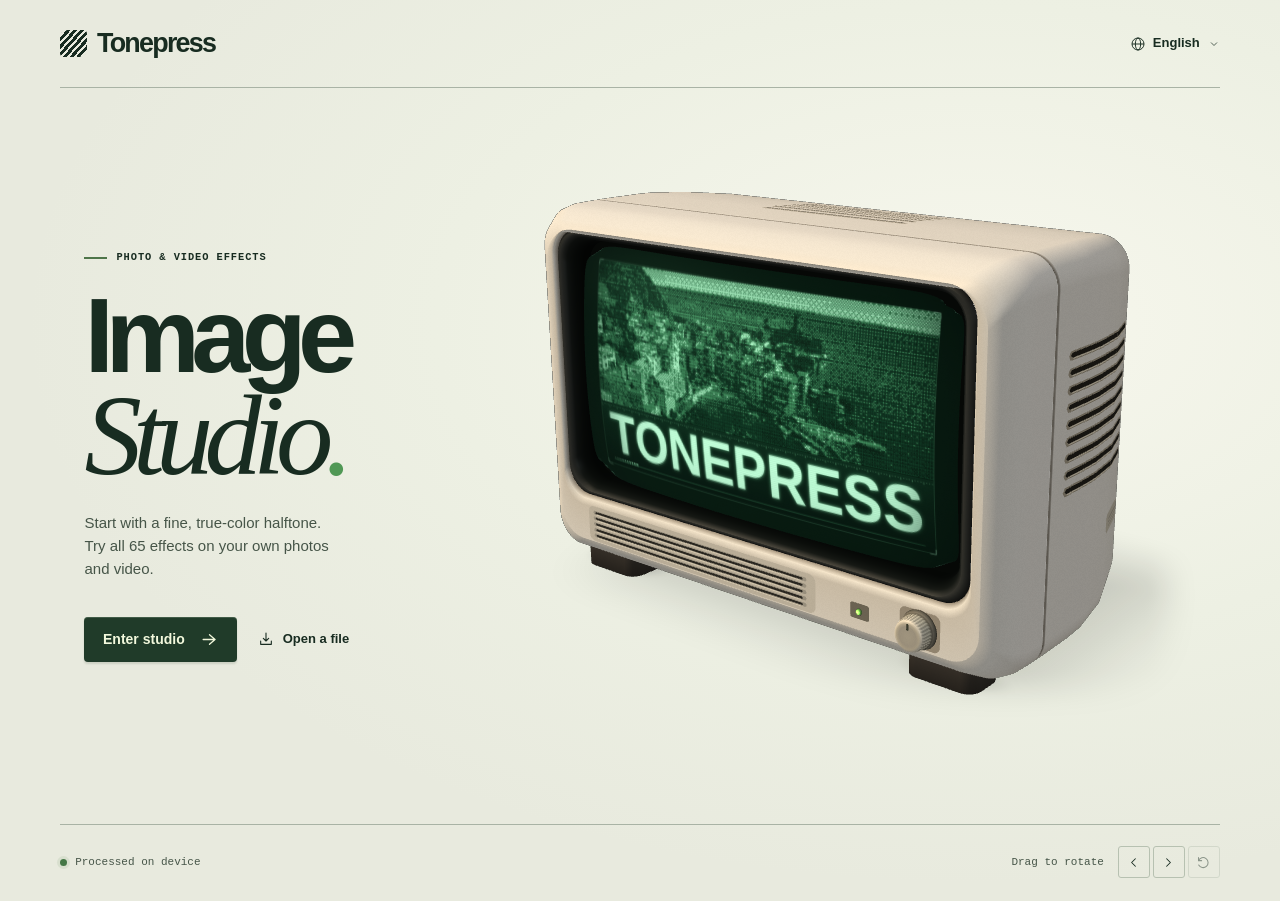
==== index.html @ ab62f02c "Publish Tonepress photo and video studio with 65 effects and an offline edition" ====
<!doctype html>
<html lang="en">
<head>
<meta charset="utf-8">
<meta name="viewport" content="width=device-width,initial-scale=1">
<meta name="theme-color" content="#e8eade">
<script src="ui-i18n.js"></script>
<script src="catalog-i18n.js"></script>
<script src="workspace-i18n.js"></script>
<script src="locale.js"></script>
<script src="screens.js"></script>
<style>html.localizing body{visibility:hidden}html[data-view="cover"] .shell,html[data-view="studio"] #cover{display:none!important}</style>
<link rel="icon" href="data:,">
<title>印相室 Tonepress · 影像风格工作台</title>
<link rel="stylesheet" href="style.css">
<link rel="stylesheet" href="terminal.css">
<link rel="stylesheet" href="landing.css">
</head>
<body>
<section id="cover" aria-labelledby="cover-title">
  <header class="cover-header">
    <div class="cover-brand" lang="en"><span class="cover-mark" aria-hidden="true"></span>Tonepress</div>
    <label class="cover-language">
      <svg aria-hidden="true" class="cover-globe" viewBox="0 0 24 24"><circle cx="12" cy="12" r="9"/><ellipse cx="12" cy="12" rx="4" ry="9"/><path d="M3 12h18"/></svg>
      <select id="coverLanguage" data-language-picker aria-label="界面语言">
        <option value="en" lang="en" selected>English</option><option value="ja" lang="ja">日本語</option><option value="zh" lang="zh">中文</option><option value="ko" lang="ko">한국어</option>
      </select>
      <svg class="cover-chevron" aria-hidden="true"><use href="#i-chevron"/></svg>
    </label>
  </header>
  <div class="cover-composition">
    <div class="cover-intro">
      <p class="cover-medium"><span class="cover-medium-line" aria-hidden="true"></span>照片 / 视频风格处理</p>
      <h1 id="cover-title"><span>影像</span><span>工作室<i aria-hidden="true">.</i></span></h1>
      <p class="cover-description">从保留原色的细网点开始，在自己的素材上试试全部 65 种效果。</p>
      <div class="cover-actions">
        <button id="enterStudio" type="button"><span>进入工作台</span><svg class="ic" aria-hidden="true"><use href="#i-arrow"/></svg></button>
        <button id="coverImport" type="button"><svg class="ic" aria-hidden="true"><use href="#i-import"/></svg><span>直接导入</span></button>
      </div>
    </div>
    <div class="cover-exhibit">
      <div id="coverModel" tabindex="0" role="group" aria-label="可旋转的三维显像管显示器" aria-describedby="modelHint">
        <img id="crtPoster" alt="" src="assets/crt-poster.webp" width="1350" height="1000" draggable="false">
        <canvas id="crtModelCanvas" aria-hidden="true"></canvas>
      </div>
    </div>
  </div>
  <footer class="cover-footer">
    <p class="cover-local"><i aria-hidden="true"></i>本地处理</p>
    <div id="modelToolbar" hidden>
      <span id="modelHint">拖动旋转</span>
      <div class="cover-orbit-actions">
        <button id="modelLeft" type="button" aria-label="向左旋转" title="向左旋转"><svg class="ic" aria-hidden="true"><use href="#i-chevron"/></svg></button>
        <button id="modelRight" type="button" aria-label="向右旋转" title="向右旋转"><svg class="ic" aria-hidden="true"><use href="#i-chevron"/></svg></button>
        <button id="modelReset" type="button" aria-label="恢复初始视角" title="恢复初始视角" disabled><svg class="ic" aria-hidden="true"><use href="#i-reset"/></svg></button>
      </div>
    </div>
  </footer>
</section>
<svg class="symbols" xmlns="http://www.w3.org/2000/svg" aria-hidden="true">
  <symbol id="i-import" viewBox="0 0 24 24"><path d="M12 3v12m-4-4 4 4 4-4M4 15v5h16v-5"/></symbol>
  <symbol id="i-export" viewBox="0 0 24 24"><path d="M12 16V3m-5 5 5-5 5 5M4 15v5h16v-5"/></symbol>
  <symbol id="i-img" viewBox="0 0 24 24"><rect x="3" y="4" width="18" height="16" rx="1.5"/><circle cx="8.5" cy="9" r="1.3"/><path d="m4 17 5-5 3 3 4-5 5 6"/></symbol>
  <symbol id="i-reset" viewBox="0 0 24 24"><path d="M4 9a8 8 0 1 1 .3 7M4 4v5h5"/></symbol>
  <symbol id="i-fit" viewBox="0 0 24 24"><path d="M4 9V4h5m6 0h5v5m0 6v5h-5M9 20H4v-5"/></symbol>
  <symbol id="i-slide" viewBox="0 0 24 24"><rect x="3" y="5" width="18" height="14" rx="2"/><path d="M12 3v18"/></symbol>
  <symbol id="i-caret" viewBox="0 0 24 24"><path d="m9 7-5 5 5 5m6-10 5 5-5 5"/></symbol>
  <symbol id="i-play" viewBox="0 0 24 24"><path d="m8 5 11 7-11 7z" fill="currentColor" stroke="none"/></symbol>
  <symbol id="i-pause" viewBox="0 0 24 24"><path d="M8 4v16m8-16v16" stroke-width="3"/></symbol>
  <symbol id="i-loop" viewBox="0 0 24 24"><path d="m17 3 3 3-3 3M7 21l-3-3 3-3M4 11V8a2 2 0 0 1 2-2h14M20 13v3a2 2 0 0 1-2 2H4"/></symbol>
  <symbol id="i-sound" viewBox="0 0 24 24"><path d="M3 10h4l5-5v14l-5-5H3zm13-2a6 6 0 0 1 0 8m3-11a10 10 0 0 1 0 14"/></symbol>
  <symbol id="i-muted" viewBox="0 0 24 24"><path d="M3 10h4l5-5v14l-5-5H3zm13-1 6 6m0-6-6 6"/></symbol>
  <symbol id="i-grid" viewBox="0 0 24 24"><rect x="3" y="3" width="7" height="7" rx="1"/><rect x="14" y="3" width="7" height="7" rx="1"/><rect x="3" y="14" width="7" height="7" rx="1"/><rect x="14" y="14" width="7" height="7" rx="1"/></symbol>
  <symbol id="i-arrow" viewBox="0 0 24 24"><path d="M4 12h15m-7-6 7 6-7 6"/></symbol>
  <symbol id="i-chevron" viewBox="0 0 24 24"><path d="m6 9 6 6 6-6"/></symbol>
  <symbol id="i-layers" viewBox="0 0 24 24"><path d="m3 8 9-5 9 5-9 5-9-5Zm0 4 9 5 9-5M3 16l9 5 9-5"/></symbol>
  <symbol id="i-original" viewBox="0 0 24 24"><path d="M2.5 12s3.5-6 9.5-6 9.5 6 9.5 6-3.5 6-9.5 6S2.5 12 2.5 12Z"/><circle cx="12" cy="12" r="2.5"/></symbol>
  <symbol id="i-zoom" viewBox="0 0 24 24"><circle cx="10.5" cy="10.5" r="6.5"/><path d="m15 15 5 5M7.5 10.5h6m-3-3v6"/></symbol>
  <symbol id="i-search" viewBox="0 0 24 24"><circle cx="10.5" cy="10.5" r="6.5"/><path d="m15 15 5 5"/></symbol>
</svg>

<div class="shell">
  <header class="topbar">
    <button id="returnToCover" class="brand" type="button" aria-label="返回印相室封面" title="返回封面"><span class="brand-back" aria-hidden="true"><svg class="ic"><use href="#i-chevron"/></svg></span><span class="brandmark" aria-hidden="true"></span><span class="brand-words"><b>印相室</b><span lang="en">TONEPRESS</span></span></button>
    <div class="file-title" aria-label="当前素材"><svg class="ic" aria-hidden="true"><use href="#i-img"/></svg><strong id="fileName">正在打开示例…</strong></div>
    <div class="actions">
      <button class="bare sample-button" id="sampleBtn" type="button" title="切换内置照片或视频"><svg class="ic"><use id="sampleGlyph" href="#i-play"/></svg><span id="sampleLabel">示例视频</span></button>
      <button class="bare import" id="importBtn" type="button"><svg class="ic"><use href="#i-import"/></svg><span>导入素材</span></button>
      <input hidden type="file" id="file" accept="image/*,video/*,.mov,.m4v,.webm,.avif,.heic,.heif" aria-label="导入照片或视频">
      <div class="export-split">
        <button class="export primary-export" id="exportBtn" type="button" disabled><svg class="ic"><use href="#i-export"/></svg><span id="exportLabel">导出照片</span></button>
        <details id="exportMenu" class="export-menu">
          <summary aria-label="更多导出选项" title="更多导出选项"><svg class="ic"><use href="#i-chevron"/></svg></summary>
          <div class="export-pop">
            <button id="frameExport" type="button" hidden>保存当前帧 PNG</button>
            <button id="loopExport" type="button" hidden>导出 4 秒动画</button>
            <p id="exportNote">PNG · 长边最高 4096 px</p>
          </div>
        </details>
      </div>
      <select id="studioLanguage" class="locale-picker" data-language-picker aria-label="界面语言">
        <option value="en" lang="en" selected>English</option>
        <option value="ja" lang="ja">日本語</option>
        <option value="zh" lang="zh">中文</option>
        <option value="ko" lang="ko">한국어</option>
      </select>
    </div>
  </header>

  <main class="studio">
    <div class="workspace">
      <section class="viewer" aria-labelledby="previewHeading">
        <div class="monitor-head">
          <h2 id="previewHeading"><i aria-hidden="true"></i> 成片预览</h2>
          <div class="monitor-meta"><span id="kind">示例照片</span><span id="dimensions"></span></div>
        </div>
        <div class="sheet-space monitor">
          <div id="stage">
            <div id="frame" style="--split:0%">
              <div class="original-mask"><canvas id="original" aria-label="原片"></canvas></div>
              <div class="effect-mask"><canvas id="effect" aria-label="处理后画面"></canvas></div>
              <span class="corner before">原片</span><span class="corner after" id="afterLabel">效果</span>
              <div class="handle-line" aria-hidden="true"><span><svg class="ic"><use href="#i-caret"/></svg></span></div>
              <input id="divider" class="overlay-range" type="range" min="0" max="100" value="0" aria-label="原片与效果的对比分隔位置" hidden>
            </div>
          </div>
        </div>
        <div class="viewer-tools">
          <span id="modeHint">适合画布</span>
          <div id="transport" hidden>
            <button class="bare icon-btn" id="play" type="button" aria-label="播放"><svg class="ic"><use id="playGlyph" href="#i-play"/></svg></button>
            <span id="clock">0:00 / 0:00</span><input type="range" class="track timeline" id="timeline" min="0" max="1" step="0.01" value="0" aria-label="视频进度">
            <button class="bare loop-control" id="repeat" type="button" aria-pressed="false" aria-label="循环播放" title="循环播放"><svg class="ic"><use href="#i-loop"/></svg><span>循环</span></button><button class="bare icon-btn" id="mute" type="button" aria-label="静音"><svg class="ic"><use id="volumeGlyph" href="#i-sound"/></svg></button>
          </div>
          <div class="view-tools">
            <div class="view-scale" aria-label="预览比例">
              <button class="bare icon-btn" id="fit" type="button" aria-pressed="true" aria-label="适应画面" title="适应画面"><svg class="ic"><use href="#i-fit"/></svg></button>
              <button class="bare icon-btn" id="detail" type="button" aria-pressed="false" aria-label="原寸细节" title="原寸细节"><svg class="ic"><use href="#i-zoom"/></svg></button>
            </div>
            <button class="bare hold-original" id="holdOriginal" type="button" aria-pressed="false" title="按住临时查看原片"><svg class="ic"><use href="#i-original"/></svg>按住看原片</button>
            <button class="bare compare-mode" id="compareMode" type="button" aria-pressed="false" title="打开左右分隔对比"><svg class="ic"><use href="#i-slide"/></svg><span>分隔<span class="compare-long">对照</span></span></button>
            <span class="sr-only">原片 / 效果 <span id="ratio">0 / 100</span></span>
          </div>
        </div>
        <div class="feedback-row">
          <span id="feedback" role="status" hidden></span><a id="retrySave" hidden>再次保存文件</a>
          <div class="bar" id="progress" aria-label="导出进度" hidden><i id="progressBar"></i></div><button id="cancel" class="bare" type="button" hidden>取消导出</button>
        </div>
      </section>

      <aside id="inspector" class="inspector" aria-label="当前效果与配方">
        <div class="inspector-heading">
          <span><svg class="ic"><use href="#i-grid"/></svg><span id="settingsHeading">效果参数</span></span>
          <span id="effectGroup">半调与抖色</span>
        </div>
        <p id="emptyStack" class="empty-stack" hidden>当前显示原片。可在试样带选择效果。</p>
        <section id="activeControls" class="layer-controls" aria-label="当前效果参数">
          <div class="control-title">
            <h1 id="activeLayerName">原色轻网</h1>
            <span id="activeLayerEnglish" lang="en">Halftone</span>
          </div>
          <div class="setting strength-setting">
            <div class="setting-head"><label for="strength">效果强度</label><output for="strength"><b id="strengthValue">22</b><span>%</span></output></div>
            <input id="strength" class="track" type="range" min="0" max="100" step="1" value="22" style="--fill:22%">
          </div>
          <div class="setting size-setting">
            <div class="setting-head"><label id="sizeLabel" for="size">网点间距</label><output for="size"><b id="sizeValue">6</b> <span id="sizeUnit">px</span></output></div>
            <input id="size" class="track" type="range" min="2" max="16" step="1" value="6" style="--fill:28.57%">
          </div>
          <figure class="signal-scope">
            <canvas id="signalSample" width="160" height="72" role="img" aria-label="当前素材亮度点阵"></canvas>
            <figcaption>亮度取样</figcaption>
          </figure>
          <details id="moreSettings" class="more-settings">
            <summary>更多参数<svg class="ic"><use href="#i-chevron"/></svg></summary>
            <p id="effectInfo" class="effect-info" hidden></p>
            <div id="extraControls"></div>
            <div id="paletteRow" class="option-row" hidden><label for="palette">四色色板</label><select id="palette"><option value="handheld">掌机绿</option><option value="ink">纸墨灰</option><option value="sunset">落日紫橙</option></select></div>
            <div id="charsRow" class="chars-row" hidden><label for="chars">字符梯度 <small>从暗到亮</small></label><input id="chars" maxlength="24" spellcheck="false" aria-label="字符梯度，2 到 24 个可打印 ASCII 字符" title="2 到 24 个可打印 ASCII 字符，按暗到亮排列"></div>
            <button class="bare reset" id="reset" type="button" title="恢复本层默认参数"><svg class="ic"><use href="#i-reset"/></svg>重置本层</button>
          </details>
        </section>

        <div class="inspector-actions">
          <button id="addEffect" class="bare add-effect" type="button"><svg class="ic"><use href="#i-grid"/></svg>添加效果<svg class="ic end-icon"><use href="#i-arrow"/></svg></button>
          <details id="recipePanel" class="recipe-panel">
            <summary><svg class="ic"><use href="#i-layers"/></svg><span>当前配方</span><span id="templateStatus">原色轻网 · 1 层</span><svg class="ic end-icon"><use href="#i-chevron"/></svg></summary>
            <ol id="layerList" aria-label="效果处理顺序"></ol>
            <div class="motion-row"><label for="motion">画面动效</label><select id="motion"><option value="none">无动效</option><option value="breathe">呼吸推近 · 4 秒循环</option></select></div>
            <div class="library-head"><h2 id="looksHeading">风格模板</h2><div class="rail-nav"><button id="previousLooks" type="button" aria-label="向左浏览模板">‹</button><button id="nextLooks" type="button" aria-label="向右浏览模板">›</button></div></div>
            <div id="templateRail" class="template-rail" aria-labelledby="looksHeading"></div>
            <button class="bare save-look" id="saveLook" type="button">保存为我的模板</button>
          </details>
        </div>
      </aside>
    </div>

    <section id="effectsDialog" class="trial-dock" aria-labelledby="effectsHeading">
      <div class="dock-tools">
        <div class="dock-heading">
          <h2 id="effectsHeading">效果库 <span id="effectCount">65 / 65</span></h2>
          <div class="catalog-mode" aria-label="应用方式">
            <button id="modeSolo" type="button" aria-pressed="true" title="替换当前选中的效果层">替换</button><button id="modeAdd" type="button" aria-pressed="false" title="叠加一层效果">叠加</button>
          </div>
        </div>
        <div class="catalog-tools">
          <label class="search-field"><svg class="ic"><use href="#i-search"/></svg><input id="findEffect" type="search" aria-label="搜索效果" placeholder="搜索效果"></label>
          <select id="effectCategory" aria-label="效果分类"><option value="">全部分类</option></select>
          <label class="new-filter"><input type="checkbox" id="onlyNew"><span>仅看新增</span></label>
          <div class="catalog-nav">
            <button id="catalogPrev" type="button" aria-label="向左浏览效果" disabled><svg class="ic"><use href="#i-chevron"/></svg></button><button id="catalogNext" type="button" aria-label="向右浏览效果" disabled><svg class="ic"><use href="#i-chevron"/></svg></button>
          </div>
        </div>
      </div>
      <button id="lookLibrary" class="all-effects" type="button" title="浏览全部效果" aria-expanded="false" aria-controls="catalog"><svg class="ic library-grid-icon"><use href="#i-grid"/></svg><svg class="ic library-collapse-icon"><use href="#i-chevron"/></svg><span>全部效果</span></button>
      <div class="dock-strip">
        <div id="catalog" class="catalog" role="group" aria-label="可试看的效果"></div>
        <p id="emptyResults" hidden>没有匹配的效果，可更换关键词或分类。</p>
      </div>
      <div class="trial-actions">
        <span id="trialStatus" role="status"></span>
        <button id="applyTrial" type="button" disabled>应用试样</button>
        <button id="cancelTrial" type="button" disabled>取消</button>
        <button id="undoEdit" type="button" title="撤销编辑" disabled><svg class="ic"><use href="#i-reset"/></svg><span>撤销</span></button>
      </div>
      <button id="closeEffects" type="button" hidden>关闭效果库</button>
    </section>
  </main>

  <footer class="credits">
    <!-- “Beautiful Vernazza and the Sea, Cinque Terre, Italy” by MedCruiseGuide.com.
         Resized JPEG and a cropped, panning video adaptation. -->
    <div id="sourceCredit">示例摄影 <a href="https://www.medcruiseguide.com/" target="_blank" rel="noopener noreferrer">MedCruiseGuide.com</a> · <a href="https://creativecommons.org/licenses/by/2.0/" target="_blank" rel="noopener noreferrer">CC BY 2.0</a> · <a href="https://commons.wikimedia.org/wiki/File:Vernazza_and_the_sea,_Cinque_Terre,_Italy.jpg" target="_blank" rel="noopener noreferrer" title="韦尔纳扎港湾原作。照片经缩放，视频经裁切与平移。">摄影原作</a></div>
    <span>本地处理</span>
  </footer>
</div>

<dialog id="saveDialog"><form id="saveForm">
  <div class="dialog-heading"><h2>保存风格模板</h2><button type="button" id="closeSave" aria-label="关闭">×</button></div>
  <label for="lookName">模板名称</label><input id="lookName" required maxlength="35" autocomplete="off">
  <p>效果顺序、参数和动效会保存在这个浏览器里。</p>
  <button class="export" type="submit">保存模板</button>
</form></dialog>
<div id="mediaBin" aria-hidden="true"></div>
<div id="dropNotice" hidden><div><svg class="ic"><use href="#i-import"/></svg><strong>松开以导入素材</strong><span>照片或视频</span></div></div>
<script>TonepressI18n.bindDocument();</script>
<script src="halftone.js"></script>
<script src="effects-extra.js"></script>
<script src="kits.js"></script>
<script src="kit-type.js"></script>
<script src="kit-print.js"></script>
<script src="kit-optics.js"></script>
<script src="kit-tracking.js"></script>
<script src="effects.js"></script>
<script src="looks.js"></script>
<script src="controls.js"></script>
<script src="workspace.js"></script>
<script src="export.js"></script>
<script src="crt-artwork.js"></script>
<script src="crt-model.js"></script>
<script src="crt-view.js"></script>
<script src="app.js"></script>
</body></html>
---- style.css ----
:root {
  --paper: #ede8d9;
  --sheet: #fffdf4;
  --ink: #292820;
  --muted: #605b4c;
  --rule: #b8af99;
  --red: #ad3625;
  --red-dark: #8d2b1d;
  --dock: #222627;
  --dock-rule: #4a4e4e;
  --dock-ink: #f5f1e6;
  --dock-muted: #c3c7bf;
  --peach: #f5ba8d;
  --ui: "PingFang SC", "Microsoft YaHei", system-ui, sans-serif;
  --song: "Songti SC", "STSong", "Noto Serif CJK SC", "SimSun", serif;
  --latin: Baskerville, Georgia, serif;
  --mono: Menlo, Consolas, monospace;
  color: var(--ink);
  background: var(--paper);
  font: 14px/1.45 var(--ui);
}
*, *::before, *::after { box-sizing: border-box; }
body, h1, h2, h3, p, ol, figure { margin: 0; }
[hidden] { display: none !important; }
button, input, select { font: inherit; color: inherit; }
button, summary { cursor: pointer; }
button { border: 0; }
button:disabled { opacity: .42; cursor: default; }
:focus-visible { outline: 2px solid var(--red); outline-offset: 3px; }
a { color: inherit; }
summary { list-style: none; }
summary::-webkit-details-marker { display: none; }
.symbols, .sr-only {
  position: absolute;
  width: 1px;
  height: 1px;
  overflow: hidden;
  clip-path: inset(50%);
  white-space: nowrap;
}
.ic {
  width: 1.17em;
  height: 1.17em;
  flex: none;
  fill: none;
  stroke: currentColor;
  stroke-width: 1.65;
  stroke-linecap: round;
  stroke-linejoin: round;
  vertical-align: middle;
}
.bare {
  display: inline-flex;
  align-items: center;
  justify-content: center;
  gap: 7px;
  background: transparent;
}
.bare:not(:disabled):hover { color: var(--red); }
.icon-btn { padding: 0; width: 28px; height: 30px; }
.end-icon { margin-left: auto; }

.shell {
  --shell-gutter: clamp(22px, 3.45vw, 60px);
  width: min(100%, 1820px);
  height: 100vh;
  height: 100dvh;
  min-height: 520px;
  display: grid;
  grid-template-rows: 64px minmax(0, 1fr) 24px;
  padding-inline: var(--shell-gutter);
  margin-inline: auto;
}
.topbar {
  position: relative;
  z-index: 10;
  display: grid;
  grid-template-columns: auto minmax(0, 1fr) auto;
  align-items: center;
  gap: clamp(16px, 3vw, 53px);
  border-bottom: 1px solid var(--rule);
}
.brand { display: inline-flex; align-items: center; gap: 11px; font: 700 25px/1 var(--song); white-space: nowrap; }
.brandmark { width: 24px; height: 25px; color: var(--red); background: repeating-linear-gradient(-52deg, currentColor 0 2px, transparent 2px 4px); }
.file-title { display: flex; align-items: center; justify-content: center; gap: 9px; min-width: 0; white-space: nowrap; color: var(--muted); font-size: 12px; }
.file-kicker, .file-slash { flex: none; }
.file-slash { color: #81765f; }
#fileName { min-width: 0; font-weight: 600; overflow: hidden; text-overflow: ellipsis; }
.actions, .export-split { display: flex; align-items: center; gap: clamp(10px, 1.5vw, 21px); }
.actions > button { padding: 8px 0; white-space: nowrap; font-size: 13px; font-weight: 600; }
.sample-button { color: var(--muted); }
.export-split { gap: 0; position: relative; }
.export, .export-menu > summary {
  background: var(--red);
  color: #fff9ec;
  display: inline-flex;
  justify-content: center;
  align-items: center;
  gap: 7px;
  min-height: 37px;
  padding: 8px 12px;
  font-weight: 650;
  white-space: nowrap;
}
.export:not(:disabled):hover, .export-menu > summary:hover, .export-menu[open] > summary { background: var(--red-dark); }
.export-menu > summary { padding: 8px 7px; border-left: 1px solid #fff5; }
.export-pop {
  display: grid;
  position: absolute;
  z-index: 11;
  top: calc(100% + 7px);
  right: 0;
  min-width: 200px;
  max-width: min(330px, 84vw);
  padding: 8px;
  border: 1px solid var(--rule);
  background: var(--sheet);
  box-shadow: 0 8px 26px #4d38162b;
}
.export-pop button { background: transparent; padding: 9px 7px; text-align: left; }
.export-pop button:not(:disabled):hover { color: var(--red); background: var(--paper); }
#exportNote { padding: 7px; color: var(--muted); font-size: 12px; }

.studio {
  display: grid;
  grid-template-rows: minmax(0, 1fr) auto;
  min-height: 0;
}
.workspace {
  display: grid;
  grid-template-areas: "inspector viewer";
  grid-template-columns: clamp(210px, 24.4vw, 350px) minmax(0, 1fr);
  gap: clamp(21px, 4.2vw, 72px);
  min-width: 0;
  min-height: 0;
  padding: clamp(17px, 3vh, 43px) clamp(7px, 1.35vw, 27px) 10px clamp(2px, .75vw, 15px);
}
.viewer {
  --mat: clamp(13px, 1.56vw, 25px);
  --caption: 16px;
  grid-area: viewer;
  display: grid;
  grid-template-rows: minmax(0, 1fr) auto auto;
  min-width: 0;
  min-height: 0;
}
.sheet-space { display: grid; min-height: 0; padding: var(--mat) var(--mat) calc(var(--mat) + var(--caption)); }
#stage { display: grid; place-items: center; min-height: 0; min-width: 0; position: relative; }
#frame {
  --media-w: 100%;
  --media-h: 100%;
  width: min(100%, 64vh);
  aspect-ratio: 1.5;
  position: relative;
  isolation: isolate;
  background: repeating-conic-gradient(#ebe7dd 0% 25%, #fcfaee 0% 50%) 0 0 / 12px 12px;
}
#frame::before {
  content: "";
  position: absolute;
  z-index: -1;
  inset: calc(-1 * var(--mat)) calc(-1 * var(--mat)) calc(-1 * var(--mat) - var(--caption));
  background: var(--sheet);
  box-shadow: 3px 7px 24px #4a3c2126;
  pointer-events: none;
}
#frame::after {
  content: "";
  position: absolute;
  z-index: 2;
  top: calc(-1 * var(--mat) - 4px);
  left: 3%;
  width: clamp(45px, 6vw, 92px);
  height: clamp(10px, 1.24vw, 17px);
  transform: rotate(-3deg);
  background: repeating-linear-gradient(94deg, #cbba9480 0 1px, #cbba948f 1px 2px);
  pointer-events: none;
}
.original-mask, .effect-mask { position: absolute; inset: 0; }
.original-mask { clip-path: inset(0 calc(100% - var(--split)) 0 0); }
.effect-mask { clip-path: inset(0 0 0 var(--split)); }
#original, #effect {
  position: absolute;
  left: 50%;
  top: 50%;
  display: block;
  width: var(--media-w);
  height: var(--media-h);
  transform: translate(-50%, -50%);
}
.paper-caption {
  position: absolute;
  top: 100%;
  inset-inline: 0;
  display: flex;
  justify-content: space-between;
  align-items: baseline;
  gap: 6px;
  padding-top: 7px;
  color: #50483a;
  font: 12px/1.3 var(--song);
  white-space: nowrap;
  pointer-events: none;
}
#dimensions { margin-left: 8px; }
.corner, .handle-line, .overlay-range { display: none; }
.comparison-on :is(.corner, .handle-line, .overlay-range) { display: block; }
#frame.no-left .before, #frame.no-right .after, #frame.holding-original :is(.handle-line, .corner, .overlay-range) { display: none; }
.corner {
  position: absolute;
  z-index: 3;
  top: 9px;
  padding: 4px 8px;
  background: #23231fd9;
  color: white;
  font-size: 11px;
  pointer-events: none;
}
.corner.before { left: 9px; }
.corner.after { right: 9px; }
.handle-line {
  position: absolute;
  z-index: 3;
  inset-block: 0;
  left: var(--split);
  width: 2px;
  transform: translateX(-50%);
  background: var(--sheet);
  box-shadow: 0 0 3px #000a;
  pointer-events: none;
}
.handle-line span {
  position: absolute;
  top: 50%;
  left: 50%;
  transform: translate(-50%, -50%);
  display: grid;
  place-items: center;
  width: 32px;
  height: 32px;
  border-radius: 100%;
  color: var(--ink);
  background: var(--sheet);
  box-shadow: 0 1px 5px #0005;
}
.overlay-range { position: absolute; z-index: 4; inset: 0; width: 100%; height: 100%; margin: 0; opacity: 0; cursor: ew-resize; touch-action: none; }
#frame:focus-within .handle-line span { outline: 2px solid var(--red); outline-offset: 2px; }
.viewer-tools { display: flex; align-items: center; justify-content: flex-end; gap: 12px; min-width: 0; padding: 5px 0 0; color: var(--muted); }
#transport { display: flex; align-items: center; min-width: 0; flex: 1; gap: 7px; }
#clock { flex: none; font: 11px var(--mono); white-space: nowrap; }
#timeline { flex: 1; min-width: 24px; }
.loop-control { flex: none; padding: 4px 3px; font-size: 11px; white-space: nowrap; }
.loop-control .ic { display: none; }
.viewer-tools button[aria-pressed="true"] { color: var(--red-dark); }
.view-tools, .view-scale { display: flex; align-items: center; gap: 10px; flex: none; }
.view-scale { gap: 2px; }
.view-tools > button { height: 32px; padding: 1px 4px; font-size: 12px; white-space: nowrap; }
.hold-original { touch-action: none; user-select: none; -webkit-user-select: none; }
.feedback-row { display: flex; align-items: center; flex-wrap: wrap; gap: 3px 10px; color: var(--muted); font-size: 11px; }
.feedback-row:has(> :not([hidden])) { padding-top: 3px; }
.feedback-row :is(.error, #retrySave) { color: var(--red-dark); }
#progress { height: 3px; width: min(100px, 30%); background: var(--rule); }
#progressBar { display: block; height: 100%; width: 0; background: var(--red); }
#cancel { padding: 1px 0; text-decoration: underline; color: var(--red-dark); }

.inspector {
  grid-area: inspector;
  display: flex;
  flex-direction: column;
  min-width: 0;
  min-height: 0;
  overflow: auto;
  scrollbar-width: thin;
}
.inspector-heading { display: flex; justify-content: space-between; align-items: center; gap: 8px; color: var(--muted); font-size: 12px; }
.inspector-heading > span:first-child { display: flex; align-items: center; gap: 8px; }
#effectGroup { font-size: 11px; }
.control-title { margin-block: clamp(15px, 2.7vh, 30px) clamp(15px, 2.3vh, 27px); }
.control-title h1 {
  margin-inline-start: -.05em;
  font: 700 clamp(50px, min(7.05vw, 10.7vh), 116px) / .99 var(--song);
  letter-spacing: -.095em;
  text-wrap: balance;
  overflow-wrap: anywhere;
}
.title-stop { color: var(--red); font-size: .63em; vertical-align: baseline; }
#activeLayerEnglish { display: block; margin-top: 8px; color: #a13c29; font: italic clamp(25px, 3.3vw, 50px)/1.08 var(--latin); letter-spacing: -.041em; }
.empty-stack { font: 20px var(--song); padding-block: 32px; color: var(--muted); }
.setting-head { display: flex; align-items: baseline; justify-content: space-between; gap: 8px; }
.setting-head label { white-space: nowrap; }
.strength-setting { border-top: 1px solid var(--rule); padding-top: 8px; }
.strength-setting label { font: 700 17px var(--song); }
.strength-setting label span { margin-left: 5px; font: 11px var(--ui); color: var(--muted); }
.strength-setting output { color: var(--red); white-space: nowrap; font: clamp(35px, 4.6vw, 63px)/1 var(--latin); }
.strength-setting output b { font-weight: 400; }
.strength-setting output span { font-size: .47em; margin-left: 1px; }
.size-setting { padding-top: 5px; }
.size-setting output { font: 13px var(--mono); white-space: nowrap; }
.size-setting output b { font-weight: 500; }
.track {
  -webkit-appearance: none;
  appearance: none;
  display: block;
  height: 25px;
  width: 100%;
  background: transparent;
  cursor: pointer;
  padding: 0;
  margin: 0;
}
.track::-webkit-slider-runnable-track { height: 2px; background: linear-gradient(90deg, var(--red) var(--fill, 0%), var(--rule) var(--fill, 0%)); }
.track::-moz-range-track { height: 2px; background: linear-gradient(90deg, var(--red) var(--fill, 0%), var(--rule) var(--fill, 0%)); }
.track::-webkit-slider-thumb { -webkit-appearance: none; background: var(--red); width: 3px; height: 16px; border: 0; border-radius: 0; margin-top: -7px; }
.track::-moz-range-thumb { background: var(--red); width: 3px; height: 16px; border: 0; border-radius: 0; }
.timeline::-webkit-slider-thumb { width: 9px; height: 9px; margin-top: -3.5px; border-radius: 50%; }
.timeline::-moz-range-thumb { width: 9px; height: 9px; border-radius: 50%; }
.more-settings > summary {
  display: inline-flex;
  align-items: center;
  gap: 5px;
  min-height: 27px;
  color: var(--muted);
  font-size: 12px;
}
details[open] > summary .ic:last-child { transform: rotate(180deg); }
.effect-info { color: var(--muted); margin-block: 4px 8px; font-size: 12px; }
.reset { color: var(--muted); padding: 5px 0; font-size: 12px; }
.inspector-actions { margin-top: auto; padding-top: 7px; }
.add-effect, .recipe-panel > summary {
  display: flex;
  align-items: center;
  justify-content: flex-start;
  width: 100%;
  min-height: 33px;
  gap: 8px;
  padding: 6px 0;
  border-top: 1px solid var(--rule);
  white-space: nowrap;
}
.recipe-panel > summary, .recipe-panel .library-head h2 { color: var(--muted); font-size: 12px; }
#templateStatus { color: var(--ink); margin-left: auto; overflow: hidden; text-overflow: ellipsis; font-weight: 600; }
.recipe-panel .end-icon { margin-left: 0; }
#layerList { display: grid; margin: 4px 0 10px; padding: 0; list-style: none; }
#layerList li { display: grid; grid-template-columns: 20px minmax(0,1fr) repeat(4, 26px); align-items: center; gap: 2px; border-bottom: 1px solid #c8bea9; color: var(--muted); min-height: 31px; }
#layerList li.current { background: #d8b7a740; color: var(--red-dark); }
#layerList li.bypassed .layer-name { text-decoration: line-through; }
#layerList button { min-height: 29px; background: transparent; }
#layerList button:not(:disabled):hover { color: var(--red); }
.layer-index { text-align: center; font: 10px var(--mono); }
.layer-name { text-align: left; min-width: 0; text-overflow: ellipsis; overflow: hidden; white-space: nowrap; }
.motion-row, .option-row, .chars-row, .special-control { display: flex; align-items: center; justify-content: space-between; gap: 8px; padding-block: 5px; font-size: 12px; }
.motion-row select, .option-row select, .chars-row input, .special-control :is(select, input:not([type="color"])), #lookName {
  min-width: 0;
  padding: 4px 6px;
  border: 1px solid var(--rule);
  border-radius: 2px;
  background: var(--sheet);
}
.chars-row input { width: 56%; font-family: var(--mono); }
.chars-row small { color: var(--muted); font-size: 10px; }
.special-control > label { flex: none; }
.special-control input[type="color"] { width: 38px; height: 27px; border: 1px solid var(--rule); background: var(--sheet); }
.bitmap-control { flex-wrap: wrap; }
.bitmap-grid { display: grid; grid-template-columns: repeat(8, 20px); gap: 2px; }
.bitmap-grid button { height: 20px; width: 20px; background: var(--sheet); border: 1px solid var(--rule); padding: 0; }
.bitmap-grid button[aria-pressed="true"] { background: var(--ink); }
.glyph-import, .save-look { background: transparent; text-decoration: underline; color: var(--red-dark); padding: 5px 0; }
.library-head { display: flex; align-items: center; justify-content: space-between; }
.rail-nav { display: flex; gap: 3px; }
.rail-nav button { background: transparent; min-width: 24px; height: 26px; font-size: 16px; }
.template-rail { display: flex; gap: 8px; overflow: auto hidden; padding: 4px 3px 7px; scrollbar-width: thin; }
.template-rail > button { flex: 0 0 96px; min-width: 0; background: var(--sheet); border: 1px solid var(--rule); padding: 0; text-align: left; }
.template-rail > button[aria-pressed="true"] { outline: 1px solid var(--red); }
.template-rail canvas { display: block; width: 100%; height: 44px; object-fit: cover; }
.template-rail .tile-caption { padding: 3px 5px; font-size: 11px; }

.trial-dock {
  display: grid;
  z-index: 1;
  grid-template-columns: minmax(0, 1fr) auto;
  grid-template-rows: auto auto auto;
  gap: 4px 11px;
  padding: 7px 14px 7px;
  min-width: 0;
  color: var(--dock-ink);
  background: var(--dock);
  border: 1px solid #373b3a;
  border-radius: 16px;
  scrollbar-color: #6a706c transparent;
}
.trial-dock :focus-visible { outline-color: var(--peach); }
.dock-tools, .dock-heading, .catalog-tools, .catalog-mode, .catalog-nav, .dock-strip, .trial-actions { display: flex; align-items: center; min-width: 0; }
.dock-tools { grid-area: 1 / 1 / 2 / -1; justify-content: space-between; gap: 8px 15px; min-height: 29px; }
.dock-heading { gap: 14px; flex: none; }
.dock-heading h2 { white-space: nowrap; font-size: 14px; font-weight: 650; }
#effectCount { color: var(--dock-muted); font: 10px var(--mono); margin-left: 4px; }
.catalog-mode { gap: 2px; padding: 2px; background: #141718; border-radius: 5px; }
.catalog-mode button, .catalog-nav button, .trial-actions button, .all-effects { color: inherit; background: transparent; }
.catalog-mode button { min-width: 43px; padding: 4px 5px; border-radius: 3px; font-size: 11px; white-space: nowrap; }
.catalog-mode button[aria-pressed="true"] { color: var(--dock-ink); background: #454945; }
.catalog-tools { justify-content: flex-end; gap: 7px; }
.search-field, #effectCategory {
  min-height: 28px;
  border: 1px solid #565c57;
  border-radius: 4px;
  background: #191d1d;
  color: var(--dock-ink);
  font-size: 11px;
}
.search-field { display: flex; align-items: center; gap: 5px; min-width: 0; padding-inline: 6px; color: var(--dock-muted); }
#findEffect { min-width: 0; width: clamp(82px, 12vw, 190px); padding: 4px 2px; border: 0; background: transparent; color: var(--dock-ink); }
#findEffect::placeholder { color: var(--dock-muted); opacity: 1; }
#effectCategory { max-width: 160px; padding: 3px 5px; }
.new-filter { display: flex; align-items: center; gap: 3px; font-size: 11px; white-space: nowrap; color: var(--dock-muted); }
#onlyNew { accent-color: var(--peach); margin: 0 2px 0 0; }
.catalog-nav { gap: 3px; }
.catalog-nav button { display: grid; place-items: center; width: 26px; height: 27px; border: 1px solid #535754; border-radius: 4px; }
.catalog-nav button:not(:disabled):hover { color: var(--peach); border-color: var(--peach); }
#catalogPrev .ic { transform: rotate(90deg); }
#catalogNext .ic { transform: rotate(-90deg); }
.dock-strip { grid-area: 2 / 1 / 3 / 2; position: relative; align-items: stretch; }
.catalog {
  display: flex;
  flex: 1 1 auto;
  gap: 10px;
  align-items: start;
  min-width: 0;
  min-height: 74px;
  padding: 4px 4px 3px;
  overflow: auto hidden;
  scrollbar-width: thin;
  overscroll-behavior-inline: contain;
  scroll-snap-type: x proximity;
}
.catalog > h3 { display: none; }
.catalog > button[data-effect] {
  --tile-width: clamp(108px, 11.48vw, 184px);
  flex: 0 0 var(--tile-width);
  padding: 0;
  min-width: 0;
  text-align: left;
  background: transparent;
  color: var(--dock-ink);
  scroll-snap-align: start;
}
.catalog canvas {
  display: block;
  width: 100%;
  height: clamp(51px, 6.45vh, 82px);
  object-fit: cover;
  border-radius: 4px;
  background: #383d3d;
}
.catalog button[data-applied="true"] canvas, .catalog button[aria-selected="true"] canvas {
  outline: 1px solid #d6b397;
  outline-offset: 2px;
}
.catalog button:is(:hover, :focus-visible, [data-trial="true"], [aria-pressed="true"]) canvas {
  outline: 2px solid var(--peach);
  outline-offset: 2px;
}
.catalog button:is([data-applied="true"], [data-trial="true"], [aria-pressed="true"]) { color: var(--peach); }
.tile-caption { display: flex; align-items: baseline; justify-content: space-between; min-width: 0; gap: 4px; }
.catalog .tile-caption, .catalog button > strong { margin-top: 4px; font-size: 12px; }
.tile-caption strong, .catalog button > strong { display: block; overflow: hidden; text-overflow: ellipsis; white-space: nowrap; font-weight: 590; }
.tile-caption small, .catalog button > small { display: block; font: 10px var(--ui); color: var(--dock-muted); white-space: nowrap; overflow: hidden; text-overflow: ellipsis; }
.catalog .tile-caption small, .catalog button > small { display: none; }
.all-effects { grid-area: 2 / 2 / 3 / 3; display: grid; place-content: center; justify-items: center; min-width: 70px; gap: 4px; border-left: 1px solid var(--dock-rule); font-size: 11px; white-space: nowrap; }
.all-effects:hover { color: var(--peach); }
.all-effects .ic { width: 17px; height: 17px; }
.all-effects .library-collapse-icon { display: none; }
#emptyResults { position: absolute; inset: 0; display: grid; align-items: center; padding-left: 5px; color: var(--dock-muted); font-size: 12px; }
.trial-actions { grid-area: 3 / 1 / 4 / -1; min-height: 28px; gap: 5px; }
#trialStatus { flex: 1; min-width: 0; color: var(--dock-muted); font-size: 11px; }
.trial-actions button { display: inline-flex; align-items: center; justify-content: center; gap: 4px; min-height: 28px; padding: 3px 8px; border: 1px solid #565c57; border-radius: 4px; font-size: 11px; white-space: nowrap; }
.trial-actions button:not(:disabled):hover { color: var(--peach); }
#applyTrial:not(:disabled) { color: #25180e; background: var(--peach); border-color: var(--peach); font-weight: 650; }
#applyTrial:not(:disabled):hover { background: #ffd1ad; }

/* The expanded shelf uses short grid tracks to pack cards of different heights. */
.studio:has(.trial-dock.is-expanded) {
  --gallery-height: clamp(286px, 45dvh, 498px);
  grid-template-rows: minmax(0, 1fr) var(--gallery-height);
}
.studio:has(.trial-dock.is-expanded) .workspace { padding-block: 13px 7px; }
.studio:has(.trial-dock.is-expanded) .viewer { --mat: 12px; --caption: 13px; }
.studio:has(.trial-dock.is-expanded) .control-title { margin-block: 7px 10px; }
.studio:has(.trial-dock.is-expanded) .control-title h1 {
  font-size: clamp(31px, min(5.5vw, 6.9dvh), 68px);
}
.studio:has(.trial-dock.is-expanded) #activeLayerEnglish {
  margin-top: 4px;
  font-size: clamp(18px, min(2.5vw, 3.3dvh), 31px);
}
.studio:has(.trial-dock.is-expanded) .strength-setting output { font-size: clamp(29px, 5.5dvh, 46px); }

.trial-dock.is-expanded {
  grid-template-rows: auto minmax(0, 1fr) auto;
  min-height: 0;
  gap: 7px 12px;
  padding-block: 9px;
}
.trial-dock.is-expanded .dock-tools { grid-column-end: 2; }
.trial-dock.is-expanded .catalog-nav { display: none; }
.trial-dock.is-expanded .all-effects {
  grid-area: 1 / 2 / 2 / 3;
  display: inline-flex;
  align-items: center;
  justify-content: center;
  align-self: center;
  min-width: 0;
  height: 29px;
  gap: 4px;
  padding-inline: 8px;
  border: 1px solid #565c57;
  border-radius: 4px;
}
.trial-dock.is-expanded .library-grid-icon { display: none; }
.trial-dock.is-expanded .library-collapse-icon { display: block; width: 12px; height: 12px; transform: rotate(180deg); }
.trial-dock.is-expanded .dock-strip {
  grid-column-end: -1;
  min-height: 0;
  border-block: 1px solid var(--dock-rule);
}
.trial-dock.is-expanded .catalog {
  --gallery-columns: 4;
  --gallery-track: clamp(7px, .69vw, 11px);
  display: grid;
  grid-template-columns: repeat(var(--gallery-columns), minmax(0, 1fr));
  grid-auto-rows: var(--gallery-track);
  grid-auto-flow: row;
  align-content: start;
  gap: 0 11px;
  min-height: 0;
  padding: 8px 5px 3px;
  overflow: hidden auto;
  overscroll-behavior: contain;
  scroll-snap-type: none;
  scrollbar-gutter: stable;
}
.trial-dock.is-expanded .catalog > button[data-effect] {
  display: grid;
  grid-template-rows: minmax(0, 1fr) auto;
  grid-row: span 15;
  min-height: 0;
  align-self: stretch;
  margin-bottom: 8px;
}
.trial-dock.is-expanded .catalog > button:nth-child(6n + 2) { grid-row: span 18; }
.trial-dock.is-expanded .catalog > button:nth-child(6n + 3) { grid-row: span 13; }
.trial-dock.is-expanded .catalog > button:nth-child(6n + 4) { grid-row: span 17; }
.trial-dock.is-expanded .catalog > button:nth-child(6n + 5) { grid-row: span 14; }
.trial-dock.is-expanded .catalog > button:nth-child(6n + 6) { grid-row: span 19; }
.trial-dock.is-expanded .catalog canvas { height: 100%; min-height: 0; }
.trial-dock.is-expanded .catalog .tile-caption {
  min-height: 18px;
  margin-top: 4px;
  padding-inline: 1px;
}
.trial-dock.is-expanded .catalog .tile-caption small { display: block; flex: 0 1 auto; text-align: right; }
.trial-dock.is-expanded #emptyResults { padding-inline: 9px; text-align: center; }

.credits { display: flex; justify-content: space-between; align-items: center; gap: 5px; color: var(--muted); font-size: 10px; white-space: nowrap; }
#sourceCredit { overflow: hidden; text-overflow: ellipsis; min-width: 0; }

#mediaBin { position: absolute; top: 0; left: 0; inline-size: 1px; block-size: 1px; overflow: hidden; clip-path: inset(50%); pointer-events: none; }
#dropNotice { position: fixed; z-index: 20; inset: 0; display: grid; place-items: center; background: #292820c7; pointer-events: none; color: var(--sheet); }
#dropNotice > div { display: grid; justify-items: center; gap: 7px; padding: 35px 50px; border: 1px dashed var(--sheet); }
#saveDialog {
  width: min(390px, 90vw);
  background: var(--sheet);
  color: var(--ink);
  border: 1px solid var(--rule);
  padding: 21px;
  box-shadow: 0 10px 42px #27251e59;
}
#saveDialog::backdrop { background: #2420198a; }
#saveForm { display: grid; gap: 8px; }
.dialog-heading { display: flex; justify-content: space-between; align-items: center; gap: 8px; margin-bottom: 5px; }
.dialog-heading h2 { font: 700 23px var(--song); }
.dialog-heading button { background: transparent; font-size: 22px; padding-inline: 5px; }
#saveForm p { color: var(--muted); font-size: 12px; margin-bottom: 5px; }
#saveForm > .export { justify-self: start; }

@media (min-width: 1000px) {
  .file-title { position: absolute; inset-inline: 31%; }
  .actions { grid-column: 3; justify-self: end; }
  .trial-dock.is-expanded .catalog { --gallery-columns: 5; }
}
@media (min-width: 761px) and (max-height: 770px) {
  .shell { grid-template-rows: 55px minmax(0, 1fr) 21px; }
  .workspace { padding-block: 15px 8px; }
  .control-title { margin-block: 11px 14px; }
  .control-title h1 { font-size: clamp(43px, min(6.1vw, 9.8vh), 85px); }
  #activeLayerEnglish { font-size: clamp(24px, 3.05vw, 41px); }
  .strength-setting output { font-size: clamp(31px, 4.3vw, 49px); }
  .add-effect, .recipe-panel > summary { min-height: 32px; }
}
@media (min-width: 761px) and (max-width: 980px) {
  .workspace { gap: 22px; }
  .view-tools { gap: 3px; }
  .view-tools > button { gap: 3px; font-size: 11px; }
  .topbar { gap: 15px; }
  .sample-button, .import { font-size: 12px !important; }
}
@media (max-width: 760px) {
  .shell {
    --shell-gutter: 12px;
    min-height: 430px;
    grid-template-rows: 48px minmax(0, 1fr) 19px;
  }
  .topbar { gap: 8px; grid-template-columns: auto minmax(0, 1fr) auto; }
  .brand { font-size: 21px; gap: 7px; }
  .brandmark { width: 16px; height: 17px; }
  .file-title { justify-content: flex-end; gap: 3px; font-size: 10px; }
  .file-kicker, .file-slash { display: none; }
  .actions { gap: 8px; }
  .actions > button { font-size: 11px; gap: 3px; }
  .actions .sample-button .ic { display: none; }
  .export, .export-menu > summary { gap: 3px; min-height: 32px; font-size: 11px; padding-inline: 7px; }
  .export-menu > summary { padding-inline: 5px; }
  .workspace {
    grid-template-areas: "viewer" "inspector";
    grid-template-columns: minmax(0, 1fr);
    grid-template-rows: clamp(139px, min(41dvh, 75vw), 395px) minmax(0, 1fr);
    gap: 3px;
    padding: 6px 0 4px;
  }
  .viewer { --mat: 8px; --caption: 11px; }
  .sheet-space { padding-inline: max(8px, var(--mat)); }
  #frame::after { height: 8px; top: calc(-1 * var(--mat) - 2px); }
  .paper-caption { padding-top: 4px; font-size: 10px; }
  .viewer-tools { gap: 6px; padding-top: 2px; }
  .view-tools { margin-left: auto; gap: 2px; }
  .view-tools > button, .icon-btn { height: 29px; }
  .view-tools > button { gap: 3px; font-size: 11px; padding-inline: 3px; }
  .view-scale { gap: 0; }
  .icon-btn { width: 25px; }
  #transport { gap: 3px; }
  #clock { font-size: 9px; }
  #transport .loop-control { font-size: 11px; padding-inline: 2px; }
  .loop-control .ic { display: inline-block; }
  .loop-control span { display: none; }
  .compare-long { display: none; }
  .inspector { padding: 2px 3px; border-top: 1px solid var(--rule); }
  .inspector-heading { min-height: 17px; font-size: 10px; }
  .inspector-heading > span:first-child { gap: 5px; }
  #effectGroup { font-size: 10px; }
  .layer-controls { display: grid; grid-template-columns: repeat(2, minmax(0,1fr)); column-gap: 13px; }
  .control-title { grid-column: 1 / -1; display: flex; align-items: baseline; gap: 7px; margin-block: 3px 4px; }
  .control-title h1 { font-size: clamp(27px, 7vw, 44px); line-height: 1; }
  #activeLayerEnglish { margin-top: 0; font-size: clamp(15px, 3.9vw, 25px); overflow-wrap: anywhere; }
  .strength-setting { padding-top: 0; border-top: 0; }
  .strength-setting label { font: 600 12px var(--ui); }
  .strength-setting label span { display: none; }
  .strength-setting output { font-size: 23px; }
  .size-setting { padding-top: 4px; }
  .size-setting label, .size-setting output { font-size: 11px; }
  .track { height: 21px; }
  .track::-webkit-slider-thumb { height: 13px; margin-top: -5.5px; }
  .track::-moz-range-thumb { height: 13px; }
  .more-settings { grid-column: 1 / -1; }
  .more-settings > summary { min-height: 23px; font-size: 11px; }
  .inspector-actions { margin-top: 0; padding-top: 0; }
  .add-effect { display: none; }
  .recipe-panel > summary { min-height: 27px; font-size: 11px; padding-block: 4px; }
  .trial-dock { gap: 4px; padding: 5px 7px; border-radius: 10px; }
  .dock-tools { gap: 2px 6px; flex-wrap: wrap; }
  .dock-heading { flex: 1 1 auto; gap: 4px; justify-content: space-between; }
  .dock-heading h2 { font-size: 12px; }
  .catalog-mode button { min-width: 36px; padding: 3px 4px; }
  #effectCount { font-size: 9px; }
  .catalog-tools { flex: 1 1 100%; justify-content: space-between; gap: 4px; }
  .search-field { flex: 1; }
  #findEffect { width: 100%; }
  .search-field, #effectCategory { min-height: 25px; font-size: 10px; }
  #effectCategory { max-width: 102px; }
  .new-filter { gap: 1px; font-size: 10px; }
  .catalog-nav { gap: 2px; }
  .catalog-nav button { width: 22px; height: 23px; font-size: 11px; }
  .dock-strip { gap: 3px; }
  .catalog { min-height: 62px; gap: 8px; padding: 4px 4px 3px; }
  .catalog > button[data-effect] { flex-basis: clamp(80px, 22vw, 138px); }
  .catalog canvas { height: clamp(36px, 7.4dvh, 68px); }
  .catalog .tile-caption, .catalog button > strong { margin-top: 2px; font-size: 11px; }
  .all-effects { min-width: 42px; font-size: 9px; gap: 1px; }
  .all-effects .ic { width: 14px; height: 14px; }
  .trial-actions { min-height: 25px; gap: 3px; }
  .trial-actions button { min-height: 24px; font-size: 10px; padding: 2px 4px; }
  #trialStatus { font-size: 10px; line-height: 1.2; }
  .credits { font-size: 9px; }
}
@media (max-width: 760px) and (min-height: 715px) {
  .inspector { padding-top: 9px; }
  .control-title { margin-block: 9px 12px; }
  .control-title h1 { font-size: clamp(32px, 8.7vw, 49px); }
  .strength-setting output { font-size: 30px; }
  .inspector .track { height: 30px; }
  .more-settings > summary { min-height: 29px; }
  .inspector-actions { margin-top: auto; }
  .recipe-panel > summary { min-height: 32px; }
}
@media (max-width: 420px) {
  .file-title { display: none; }
  .topbar { grid-template-columns: auto auto; justify-content: space-between; }
  .topbar .primary-export { max-width: 125px; }
  .actions .sample-button { padding-block: 6px; }
}
@media (max-width: 360px) {
  .shell { --shell-gutter: 8px; }
  .brand { font-size: 18px; gap: 5px; }
  .actions { gap: 5px; }
  .topbar .primary-export { max-width: 112px; padding-inline: 4px; }
  .topbar .primary-export > .ic { display: none; }
  .view-tools { gap: 0; }
  .view-tools > button { font-size: 10px; }
  .icon-btn { width: 21px; }
  .view-tools > button .ic { width: 12px; }
  .new-filter { font-size: 9px; }
  #effectCategory { max-width: 87px; }
  .inspector-heading { display: none; }
  .control-title { margin-bottom: 2px; }
  .inspector .track { height: 19px; }
}
@media (max-height: 650px) and (max-width: 760px) {
  .workspace { grid-template-rows: clamp(139px, min(38dvh, 75vw), 245px) minmax(0, 1fr); }
}
@media (max-height: 540px) and (max-width: 760px) {
  .workspace { grid-template-rows: clamp(125px, 36dvh, 170px) minmax(0, 1fr); }
}
@media (orientation: landscape) and (max-height: 540px) {
  .shell { min-height: 300px; grid-template-rows: 43px minmax(0, 1fr) 16px; }
  .workspace {
    grid-template-areas: "inspector viewer";
    grid-template-columns: minmax(141px, 29%) minmax(0, 1fr);
    grid-template-rows: minmax(0, 1fr);
    padding-block: 5px;
    gap: 14px;
  }
  .viewer { --mat: 8px; --caption: 11px; }
  .paper-caption { padding-top: 3px; }
  .control-title { margin-block: 4px 5px; }
  .control-title h1 { font-size: clamp(26px, 5vw, 41px); }
  #activeLayerEnglish { margin-top: 3px; font-size: 19px; }
  .strength-setting output { font-size: 27px; }
  .trial-dock { gap: 2px; padding-block: 4px; }
  .dock-tools { flex-wrap: nowrap; }
  .catalog-tools { flex: 0 1 auto; }
  .catalog { min-height: 52px; }
  .catalog canvas { height: 34px; }
  .credits { font-size: 9px; }
}
@media (max-width: 760px) {
  .studio:has(.trial-dock.is-expanded) { --gallery-height: clamp(270px, 44dvh, 406px); }
  .studio:has(.trial-dock.is-expanded) .workspace {
    grid-template-rows: clamp(147px, min(32dvh, 70vw), 277px) minmax(0, 1fr);
    padding-block: 6px 4px;
  }
  .studio:has(.trial-dock.is-expanded) .viewer { --mat: 8px; --caption: 10px; }
  .studio:has(.trial-dock.is-expanded) .inspector { padding-top: 3px; }
  .studio:has(.trial-dock.is-expanded) .control-title { margin-block: 3px 4px; }
  .studio:has(.trial-dock.is-expanded) .control-title h1 { font-size: clamp(26px, 7.4vw, 40px); }
  .studio:has(.trial-dock.is-expanded) #activeLayerEnglish { margin-top: 0; font-size: clamp(14px, 3.7vw, 21px); }
  .studio:has(.trial-dock.is-expanded) .strength-setting output { font-size: 24px; }
  .studio:has(.trial-dock.is-expanded) .inspector .track { height: 21px; }
  .studio:has(.trial-dock.is-expanded) .more-settings > summary { min-height: 21px; }
  .trial-dock.is-expanded { gap: 5px 6px; padding-block: 6px; }
  .trial-dock.is-expanded .all-effects { height: 30px; min-width: 44px; padding-inline: 4px; font-size: 11px; }
  .trial-dock.is-expanded .catalog { --gallery-columns: 2; --gallery-track: 7px; gap: 0 8px; }
  .trial-dock.is-expanded .catalog .tile-caption small { display: none; }
}
@media (max-width: 760px) and (max-height: 650px) {
  .studio:has(.trial-dock.is-expanded) { --gallery-height: clamp(199px, 40.3dvh, 265px); }
  .studio:has(.trial-dock.is-expanded) .workspace { grid-template-rows: clamp(131px, 30dvh, 194px) minmax(0, 1fr); }
  .studio:has(.trial-dock.is-expanded) .control-title { margin-block: 0 1px; }
  .studio:has(.trial-dock.is-expanded) .strength-setting output { font-size: 22px; }
  .studio:has(.trial-dock.is-expanded) .inspector .track { height: 17px; }
  .trial-dock.is-expanded .catalog { --gallery-track: 5.5px; }
  .trial-dock.is-expanded .catalog > button[data-effect] { margin-bottom: 6px; }
}
@media (orientation: landscape) and (max-height: 540px) {
  .studio:has(.trial-dock.is-expanded) { --gallery-height: clamp(135px, 46dvh, 228px); }
  .studio:has(.trial-dock.is-expanded) .workspace { grid-template-rows: minmax(0, 1fr); padding-block: 4px; }
  .studio:has(.trial-dock.is-expanded) .viewer { --mat: 7px; --caption: 9px; }
  .studio:has(.trial-dock.is-expanded) .control-title h1 { font-size: 28px; }
  .trial-dock.is-expanded { padding-block: 4px; }
  .trial-dock.is-expanded .catalog { --gallery-columns: 4; --gallery-track: 4.5px; }
}
@supports (-webkit-touch-callout: none) {
  @media (max-width: 760px) {
    #findEffect, #lookName, .inspector :is(select, input:not([type="range"])) { font-size: 16px; }
    #findEffect::placeholder { font-size: 11px; }
  }
}
@media (prefers-reduced-motion: reduce) {
  *, *::before, *::after { scroll-behavior: auto !important; }
}
---- terminal.css ----
/* Terminal surfaces are confined to the editing workspace. */
:where(.shell, #saveDialog) {
  --terminal-screen: #071009;
  --terminal-panel: #0d1910;
  --terminal-recess: #061009;
  --terminal-metal: #152519;
  --terminal-line: #355b3b;
  --terminal-soft: #a6c3a4;
  --terminal-text: #e0f6dc;
  --terminal-phosphor: #abff82;
  --terminal-phosphor-hover: #ddffc2;
  --terminal-dots: radial-gradient(circle, #81e57451 .58px, transparent .9px);
  --terminal-text-glow: 0 0 1px #d9ffb840, 0 0 7px #79ff7860;
  --terminal-core-glow: 0 0 1px #eeffdd, 0 0 7px #94ff80bf, 0 0 17px #43ff6d70;
  --terminal-edge-glow: inset 0 0 8px #69fb7614, 0 0 8px #43fd692b;
  --terminal-ui: "PingFang SC", "Noto Sans CJK SC", "Microsoft YaHei", system-ui, sans-serif;
  --terminal-mono: "SFMono-Regular", Menlo, "Cascadia Mono", Consolas, monospace;
  --paper: var(--terminal-screen);
  --sheet: var(--terminal-panel);
  --ink: var(--terminal-text);
  --muted: var(--terminal-soft);
  --red: var(--terminal-phosphor);
  --red-dark: var(--terminal-phosphor-hover);
  --rule: var(--terminal-line);
  --dock: #0a150e;
  --dock-rule: var(--terminal-line);
  --dock-ink: var(--terminal-text);
  --dock-muted: var(--terminal-soft);
  --peach: var(--terminal-phosphor);
  --ui: var(--terminal-ui);
  --song: var(--terminal-ui);
  --latin: var(--terminal-mono);
  --mono: var(--terminal-mono);
  color-scheme: dark;
}
html[data-view="studio"] body, html:not([data-view]) body:has(.shell:not([hidden])) { background: #071009; }
.shell {
  --shell-gutter: clamp(12px, 2.4vw, 39px);
  width: min(100%, 1840px);
  grid-template-columns: minmax(0, 1fr);
  grid-template-rows: 60px minmax(0, 1fr) 23px;
  background: var(--terminal-screen);
  color: var(--terminal-text);
  font: 13px/1.45 var(--terminal-ui);
  text-shadow: var(--terminal-text-glow);
}
.shell ::selection { color: #071009; background: var(--terminal-phosphor); text-shadow: none; }
.shell :focus-visible, #saveDialog :focus-visible {
  outline: 2px solid var(--terminal-phosphor-hover);
  outline-offset: 2px;
  box-shadow: var(--terminal-edge-glow), 0 0 14px #8efd78ad;
}
.shell :is(.icon-btn, .bare, summary):not(:disabled):hover { color: var(--terminal-phosphor-hover); }

.shell .topbar { min-width: 0; border-color: var(--terminal-line); box-shadow: 0 5px 14px -12px #56ff87a0; gap: 18px; }
.shell .studio { min-width: 0; grid-template-columns: minmax(0, 1fr); }
@media (prefers-reduced-motion: no-preference) {
  html[data-view="studio"] .shell .topbar::after {
    content: "";
    position: absolute;
    inset: auto 0 -1px;
    height: 1px;
    pointer-events: none;
    background: linear-gradient(90deg, transparent, #b1ff91 58%, transparent) -35% 0 / 24% 100% no-repeat;
    animation: terminal-sweep 310ms ease-out both;
  }
  @keyframes terminal-sweep {
    0% { opacity: 0; background-position-x: -35%; }
    10% { opacity: 1; }
    83% { opacity: 1; }
    100% { opacity: 0; background-position-x: 135%; }
  }
}
.shell .brand {
  display: inline-flex;
  align-items: center;
  gap: 8px;
  background: transparent;
  color: var(--terminal-phosphor);
  border: 0;
  padding: 3px 0;
  font-family: var(--terminal-ui);
  text-align: left;
}
.shell .brand:hover .brand-back { color: #172108; background: var(--terminal-phosphor); }
.shell .brand-back {
  display: grid;
  place-items: center;
  width: 24px;
  height: 28px;
  border: 1px solid var(--terminal-line);
}
.shell .brand-back .ic { width: 13px; height: 13px; transform: rotate(90deg); }
.shell .brandmark {
  width: 24px;
  height: 24px;
  color: var(--terminal-phosphor);
  background: radial-gradient(circle, currentColor 1px, transparent 1.3px) 0 0 / 4px 4px;
  clip-path: polygon(50% 0, 100% 50%, 50% 100%, 0 50%);
  filter: drop-shadow(0 0 3px #96ff73bf) drop-shadow(0 0 6px #6dff7b69);
}
.shell .brand-words { display: grid; gap: 3px; line-height: 1; }
.shell .brand-words b { font-weight: 750; font-size: 18px; letter-spacing: .06em; }
.shell .brand-words span { color: var(--terminal-soft); font: 8px/1 var(--terminal-mono); letter-spacing: .11em; }
.shell .file-title { color: var(--terminal-soft); gap: 7px; font-size: 11px; overflow: hidden; pointer-events: none; }
.shell .file-title .ic { color: var(--terminal-phosphor); width: 12px; }
.shell #fileName { font-weight: 500; }
.shell .actions { position: relative; z-index: 1; gap: 9px; }
.shell .actions > button {
  min-height: 34px;
  padding: 5px 9px;
  border: 1px solid var(--terminal-line);
  color: var(--terminal-text);
  font-size: 12px;
  font-weight: 580;
}
.shell .locale-picker {
  min-width: 91px;
  min-height: 34px;
  padding: 5px 8px;
  border: 1px solid #67966b;
  border-radius: 0;
  background: var(--terminal-recess);
  color: var(--terminal-phosphor-hover);
  font: 650 12px/1.25 var(--terminal-ui);
  box-shadow: var(--terminal-edge-glow);
  text-shadow: var(--terminal-text-glow);
  cursor: pointer;
}
.shell .actions .sample-button { color: var(--terminal-soft); }
.shell .actions > button:not(:disabled):hover { border-color: var(--terminal-phosphor); color: var(--terminal-phosphor); }
.shell .export, .shell .export-menu > summary, #saveDialog .export {
  min-height: 34px;
  color: #071b0a;
  background: linear-gradient(110deg, #caffad, #9fff72);
  font-size: 12px;
  font-weight: 720;
  text-shadow: none;
  box-shadow: inset 0 0 5px #eeffe58f, 0 0 8px #8fff778e, 0 0 18px #50ef6a58;
}
.shell .export-menu > summary { border-left-color: #12321980; }
.shell .export:not(:disabled):hover, .shell .export-menu > summary:hover,
.shell .export-menu[open] > summary, #saveDialog .export:not(:disabled):hover { background: var(--terminal-phosphor-hover); }
.shell .export-pop {
  border-color: var(--terminal-line);
  background: var(--terminal-panel);
  box-shadow: 0 12px 22px #0009;
}
.shell .export-pop button:not(:disabled):hover { background: var(--terminal-metal); }

.shell .workspace {
  grid-template-areas: "viewer inspector";
  grid-template-columns: minmax(0, 1fr) clamp(230px, 25%, 340px);
  gap: clamp(11px, 1.8vw, 25px);
  padding: 14px 0 12px;
}

.shell .viewer {
  --mat: 14px;
  --caption: 0px;
  grid-template-rows: auto minmax(0, 1fr) auto auto;
  position: relative;
  border: 1px solid var(--terminal-line);
  background: var(--terminal-panel);
}
.shell .monitor-head, .shell .inspector-heading {
  min-height: 35px;
  display: flex;
  align-items: center;
  justify-content: space-between;
  gap: 8px;
  padding: 0 12px;
  background: #102015;
  border-bottom: 1px solid var(--terminal-line);
  color: var(--terminal-soft);
}
.shell .monitor-head h2 {
  display: flex;
  align-items: center;
  gap: 8px;
  color: var(--terminal-text);
  font-size: 12px;
  font-weight: 650;
  white-space: nowrap;
}
.shell .monitor-head h2 i {
  width: 7px;
  height: 7px;
  border: 1px solid var(--terminal-phosphor);
  background: #d2ffbc;
  box-shadow: 0 0 4px #cdffb3, 0 0 13px #7eff7a92;
}
.shell .monitor-meta { display: flex; align-items: baseline; gap: 11px; font-size: 11px; white-space: nowrap; }
.shell #dimensions { margin-left: 0; color: var(--terminal-phosphor); font: 11px var(--terminal-mono); font-variant-numeric: tabular-nums; }
.shell .monitor {
  position: relative;
  background:
    linear-gradient(90deg, #69b3762f 1px, transparent 1px) 50% 50% / 31px 31px,
    linear-gradient(#69b3762f 1px, transparent 1px) 50% 50% / 31px 31px,
    var(--terminal-dots) 0 0 / 5px 5px,
    radial-gradient(ellipse at center, #152b1a 0, var(--terminal-recess) 78%);
  padding: var(--mat);
}
.shell #frame {
  background: repeating-conic-gradient(#101d13 0% 25%, #233527 0% 50%) 0 0 / 12px 12px;
  box-shadow: 0 0 0 1px #789e70, 0 0 14px #4ef76845, 0 9px 24px #0009;
}
.shell #frame::before {
  --mark: var(--terminal-phosphor);
  --tick: 14px;
  z-index: 2;
  inset: -5px;
  background:
    linear-gradient(var(--mark), var(--mark)) top left / var(--tick) 1px,
    linear-gradient(var(--mark), var(--mark)) top left / 1px var(--tick),
    linear-gradient(var(--mark), var(--mark)) top right / var(--tick) 1px,
    linear-gradient(var(--mark), var(--mark)) top right / 1px var(--tick),
    linear-gradient(var(--mark), var(--mark)) bottom left / var(--tick) 1px,
    linear-gradient(var(--mark), var(--mark)) bottom left / 1px var(--tick),
    linear-gradient(var(--mark), var(--mark)) bottom right / var(--tick) 1px,
    linear-gradient(var(--mark), var(--mark)) bottom right / 1px var(--tick);
  background-repeat: no-repeat;
  box-shadow: none;
  filter: drop-shadow(0 0 2px #c7ffab) drop-shadow(0 0 7px #7dff71);
}
.shell #frame::after { content: none; }
.shell #frame.holding-original::before { --mark: #e2e9d8; }
.shell #frame .corner { background: #10170ce8; color: var(--terminal-phosphor); border: 1px solid #738f51; }
.shell .handle-line { background: var(--terminal-phosphor); }
.shell .handle-line span { background: var(--terminal-recess); border: 1px solid var(--terminal-phosphor); color: var(--terminal-phosphor); border-radius: 3px; }
.shell .viewer-tools {
  min-height: 37px;
  gap: 9px;
  padding: 0 8px;
  border-top: 1px solid var(--terminal-line);
}
.shell .viewer-tools button[aria-pressed="true"] { color: var(--terminal-phosphor); background: #29361c; }
.shell .view-tools { margin-left: auto; gap: 7px; }
.shell .viewer-tools .icon-btn { width: 28px; height: 27px; }
.shell .view-scale { gap: 0; border: 1px solid var(--terminal-line); }
.shell .view-scale #detail { border-left: 1px solid var(--terminal-line); }
.shell .view-tools > button { height: 28px; border: 1px solid transparent; padding-inline: 4px; font-size: 11px; }
.shell .view-tools > button:hover, .shell .view-tools > button[aria-pressed="true"] { border-color: var(--terminal-line); }
.shell #modeHint { color: var(--terminal-phosphor); font-size: 10px; white-space: nowrap; }
.shell .viewer-tools:has(#transport:not([hidden])) #modeHint { display: none; }
.shell #clock { color: var(--terminal-text); font-variant-numeric: tabular-nums; }
.shell .feedback-row { padding-inline: 8px; }
.shell .feedback-row:has(> :not([hidden])) { padding-block: 3px; }
.shell .feedback-row .error { color: #ffd6aa; }

.shell .inspector {
  padding: 0 11px 6px;
  border: 1px solid var(--terminal-line);
  background: var(--terminal-panel);
}
.shell .inspector-heading { min-height: 35px; padding-inline: 11px; margin-inline: -11px; }
.shell .inspector-heading > span:first-child { color: var(--terminal-phosphor); font-weight: 650; }
.shell #effectGroup { color: var(--terminal-soft); font-size: 10px; overflow: hidden; text-overflow: ellipsis; white-space: nowrap; }
.shell .control-title {
  margin: 0 -11px;
  padding: clamp(13px, 2.5dvh, 28px) 11px clamp(10px, 1.9dvh, 20px);
  background: var(--terminal-dots) 0 0 / 5px 5px, linear-gradient(100deg, #19341f, #0c1a11 75%);
  border-bottom: 1px solid var(--terminal-line);
}
.shell .control-title h1 {
  margin-left: 0;
  color: var(--terminal-text);
  font: 760 clamp(26px, 3.02vw, 49px)/1.15 var(--terminal-ui);
  letter-spacing: -.06em;
  overflow-wrap: anywhere;
  text-wrap: balance;
}
.shell #activeLayerEnglish {
  margin: 6px 0 0;
  color: var(--terminal-phosphor);
  font: 12px/1.3 var(--terminal-mono);
  letter-spacing: .09em;
  text-transform: uppercase;
}
.shell .strength-setting {
  border-top: 0;
  padding: 8px 0 4px;
}
.shell .setting-head label, .shell .strength-setting label { color: var(--terminal-soft); font: 560 12px var(--terminal-ui); }
.shell .strength-setting output {
  min-width: 2ch;
  color: var(--terminal-phosphor);
  font: 500 clamp(36px, 4.4vw, 60px)/1.1 var(--terminal-mono);
  text-shadow: var(--terminal-core-glow), 0 0 24px #6eff5f59;
  letter-spacing: -.065em;
  font-variant-numeric: tabular-nums;
}
.shell .strength-setting output span { margin-left: .16em; font-size: .42em; }
.shell .size-setting { border-top: 1px dotted #5a6847; padding-top: 8px; }
.shell .size-setting output { color: var(--terminal-phosphor); font-size: 13px; font-variant-numeric: tabular-nums; }
.shell .inspector .track { height: 28px; }
.shell .inspector .track::-webkit-slider-runnable-track {
  height: 6px;
  background: repeating-linear-gradient(90deg, transparent 0 7px, var(--terminal-panel) 7px 9px),
    linear-gradient(90deg, var(--terminal-phosphor) var(--fill, 0%), #32573a var(--fill, 0%));
  box-shadow: 0 0 6px #63ff6e65;
}
.shell .inspector .track::-moz-range-track {
  height: 6px;
  background: repeating-linear-gradient(90deg, transparent 0 7px, var(--terminal-panel) 7px 9px),
    linear-gradient(90deg, var(--terminal-phosphor) var(--fill, 0%), #32573a var(--fill, 0%));
  box-shadow: 0 0 6px #63ff6e65;
}
.shell .inspector .track::-webkit-slider-thumb {
  width: 5px;
  height: 14px;
  margin-top: -4px;
  background: var(--terminal-phosphor-hover);
  box-shadow: 0 0 4px #daffbe, 0 0 12px #84fb7ba8;
}
.shell .inspector .track::-moz-range-thumb { width: 5px; height: 14px; background: var(--terminal-phosphor-hover); box-shadow: 0 0 4px #daffbe, 0 0 12px #84fb7ba8; }
.shell .signal-scope {
  display: grid;
  grid-template-columns: minmax(0, 1fr) auto;
  align-items: center;
  gap: 9px;
  min-width: 0;
  padding: 5px;
  border: 1px solid var(--terminal-line);
  background: var(--terminal-dots) 0 0 / 5px 5px, var(--terminal-recess);
}
.shell #signalSample {
  display: block;
  width: 100%;
  height: clamp(41px, 7.1dvh, 68px);
  border-left: 1px solid #82ab45;
  object-fit: contain;
  image-rendering: pixelated;
  background: #090c08;
}
.shell .signal-scope figcaption { color: var(--terminal-soft); font-size: 10px; padding-right: 4px; white-space: nowrap; }
.shell .more-settings > summary { min-height: 28px; }
.shell :is(.more-settings, .recipe-panel)[open] > summary { color: var(--terminal-phosphor); }
.shell #layerList li { border-color: var(--terminal-line); }
.shell #layerList li.current { background: #26351b; color: var(--terminal-phosphor); }
.shell :is(.motion-row select, .option-row select, .chars-row input, .special-control input, .special-control select) { background: var(--terminal-recess); border-color: var(--terminal-line); }
.shell .template-rail > button { border-color: var(--terminal-line); }
.shell .template-rail > button[aria-pressed="true"] { outline-color: var(--terminal-phosphor); }
.shell .template-rail > button[aria-pressed="true"] .tile-caption { color: var(--terminal-phosphor); }

.shell .trial-dock {
  border-radius: 0;
  border-color: var(--terminal-line);
  padding-inline: 10px;
  scrollbar-color: #657c48 var(--terminal-recess);
}
.shell .dock-heading h2 { display: flex; align-items: baseline; gap: 4px; color: var(--terminal-text); }
.shell #effectCount {
  color: var(--terminal-phosphor);
  font: 10px var(--terminal-mono);
  border: 1px solid var(--terminal-line);
  padding: 1px 4px;
  margin-left: 3px;
}
.shell .catalog-mode { padding: 1px; gap: 1px; background: var(--terminal-recess); border-radius: 0; border: 1px solid var(--terminal-line); }
.shell .catalog-mode button { border-radius: 0; color: var(--terminal-soft); }
.shell .catalog-mode button[aria-pressed="true"] { background: #303c20; color: var(--terminal-phosphor); }
.shell :is(.search-field, #effectCategory) {
  border-radius: 0;
  border-color: var(--terminal-line);
  background: var(--terminal-recess);
}
.shell .search-field .ic { color: var(--terminal-phosphor); }
.shell :is(.catalog-nav button, .trial-actions button, .trial-dock.is-expanded .all-effects) {
  border-color: #455637;
  border-radius: 0;
}
.shell .catalog canvas { background: var(--terminal-metal); border-radius: 0; }
.shell .catalog button[data-applied="true"] canvas, .shell .catalog button[aria-selected="true"] canvas { outline-color: #96c250; }
.shell .catalog button:is(:hover, :focus-visible, [data-trial="true"], [aria-pressed="true"]) canvas { outline-color: var(--terminal-phosphor); }
.shell .catalog button:is([data-trial="true"], [aria-pressed="true"]) .tile-caption { color: var(--terminal-phosphor-hover); }
.shell .all-effects { color: var(--terminal-phosphor); }
.shell .all-effects .ic { width: 15px; height: 15px; }
.shell #trialStatus { color: var(--terminal-phosphor); }
.shell #applyTrial:not(:disabled) { background: var(--terminal-phosphor); border-color: var(--terminal-phosphor); color: #071b0a; text-shadow: none; }
.shell #applyTrial:not(:disabled):hover { background: var(--terminal-phosphor-hover); }
.shell .credits { color: var(--terminal-soft); font-size: 9px; }

.shell .studio:has(.trial-dock.is-expanded) .workspace { padding-block: 10px 8px; }
.shell .studio:has(.trial-dock.is-expanded) .viewer { --mat: 10px; --caption: 0px; }
.shell .studio:has(.trial-dock.is-expanded) .control-title { margin: 0 -11px; padding-block: 10px; }
.shell .studio:has(.trial-dock.is-expanded) .control-title h1 { font-size: clamp(24px, 2.7vw, 40px); }
.shell .studio:has(.trial-dock.is-expanded) #activeLayerEnglish { margin-top: 4px; font-size: 11px; }
.shell .studio:has(.trial-dock.is-expanded) .strength-setting output { font-size: clamp(31px, 3.3vw, 49px); }
.shell .studio:has(.trial-dock.is-expanded) #signalSample { height: clamp(31px, 5.3dvh, 50px); }

#saveDialog {
  background: var(--terminal-panel);
  border-color: var(--terminal-line);
  color: var(--terminal-text);
  box-shadow: 0 0 0 1px #5b7843, 0 10px 42px #000b;
}
#saveDialog::backdrop { background: #090c07cf; }
#saveDialog .dialog-heading h2 { color: var(--terminal-phosphor); }
#dropNotice { color: #c7ff5f; background: #080b06c7; }

.shell :is(.brand-words b, .monitor-head h2, #dimensions, .inspector-heading > span:first-child,
  .control-title h1, #activeLayerEnglish, .size-setting output, #effectCount, #trialStatus[data-state="pending"],
  #clock, #modeHint, .all-effects, .catalog-mode button[aria-pressed="true"]) {
  color: var(--terminal-phosphor-hover);
  text-shadow: var(--terminal-core-glow);
}
.shell .control-title h1 { text-shadow: var(--terminal-core-glow), 0 0 25px #5cff715c; }
.shell .ic { filter: drop-shadow(0 0 3px #a9ff8e9c); }
.shell :is(.export, .export-menu > summary) .ic { filter: none; }
.shell :is(.viewer, .inspector, .trial-dock, .signal-scope, .catalog-mode, .export-pop, .brand-back,
  .view-scale, .search-field, #effectCategory, .actions > button, .trial-actions button:not(:disabled),
  .catalog-nav button:not(:disabled), .trial-dock.is-expanded .all-effects) { box-shadow: var(--terminal-edge-glow); }
.shell .search-field:focus-within { border-color: var(--terminal-phosphor); box-shadow: var(--terminal-edge-glow), 0 0 12px #73fb7cbf; }
.shell #findEffect::placeholder { color: #aecfad; }
.shell :is(.actions > button, .trial-actions button, .catalog-nav button, .locale-picker,
  .trial-dock.is-expanded .all-effects):not(:disabled):hover {
  border-color: var(--terminal-phosphor);
  color: var(--terminal-phosphor-hover);
  box-shadow: var(--terminal-edge-glow), 0 0 13px #72ff7178;
}
.shell :is(.all-effects, .viewer-tools button, .catalog-mode button, .recipe-panel > summary,
   .more-settings > summary, .layer-name):not(:disabled):hover {
  color: var(--terminal-phosphor-hover);
  text-shadow: var(--terminal-core-glow);
}
.shell :is(.catalog-mode button, .viewer-tools button, .repeat)[aria-pressed="true"],
.shell .trial-dock.is-expanded .all-effects {
  background: #213d25;
  box-shadow: inset 0 0 0 1px #7dc97572, inset 0 0 9px #65fa6552, 0 0 8px #55ff6535;
}
.shell .brand:hover .brand-back { box-shadow: 0 0 10px #8bff7b94; }
.shell #frame .corner, .shell .handle-line span { text-shadow: var(--terminal-core-glow); }
.shell .handle-line { box-shadow: 0 0 8px #95ff7fc2; }
.shell #signalSample { border-color: #aaff82; box-shadow: -2px 0 10px -3px #8eff6eaa; }
.shell .all-effects:focus-visible { outline-offset: 2px; }
.shell .catalog button[data-applied="true"] .tile-caption { color: var(--terminal-phosphor-hover); }
.shell .catalog button:is(:hover, :focus-visible, [data-trial="true"], [aria-pressed="true"]) canvas {
  box-shadow: 0 0 6px #acff87b0, 0 0 12px #74fa7599;
}
.shell .catalog button:is([data-trial="true"], [aria-pressed="true"]) .tile-caption { text-shadow: var(--terminal-core-glow); }
.shell #applyTrial:not(:disabled) { box-shadow: inset 0 0 5px #e4ffe199, 0 0 8px #a6ff8590, 0 0 15px #5dff6b71; }
.shell #applyTrial:not(:disabled):hover { color: #071b0a; }
.shell :is(.actions > button, .export, .export-menu > summary, .trial-actions button, .all-effects,
  .viewer-tools button):not(:disabled):active { box-shadow: inset 0 0 7px #83ff8797; }
.shell :is(.actions > button, .export, .export-menu > summary, .trial-actions button, .all-effects,
  .viewer-tools button, .locale-picker):focus-visible { outline-color: #e2ffcc; box-shadow: 0 0 13px #a1ff8cc8; }
.shell .export:disabled, .shell .trial-actions button:disabled { text-shadow: none; box-shadow: none; }
#saveDialog .dialog-heading h2 { text-shadow: var(--terminal-core-glow); }

@media (min-width: 761px) and (max-height: 680px) {
  .shell { grid-template-rows: 51px minmax(0, 1fr) 19px; }
  .shell .workspace { padding-block: 9px 8px; }
  .shell .monitor-head, .shell .inspector-heading { min-height: 29px; }
  .shell .control-title { padding-block: 11px 8px; }
}

@media (max-width: 760px) {
  .shell { grid-template-rows: 47px minmax(0, 1fr) 19px; }
  .shell .topbar { gap: 6px; }
  .shell .brand { gap: 5px; }
  .shell .brand-back { width: 20px; height: 25px; }
  .shell .brandmark { width: 18px; height: 18px; }
  .shell .brand-words b { font-size: 14px; }
  .shell .brand-words span { font-size: 7px; letter-spacing: .07em; }
  .shell .actions { gap: 5px; }
  .shell .actions > button, .shell .export, .shell .export-menu > summary { padding-inline: 5px; min-height: 29px; font-size: 10px; }
  .shell .actions .import .ic { display: none; }
  .shell .workspace {
    grid-template-areas: "viewer" "inspector";
    grid-template-columns: minmax(0, 1fr);
    gap: 5px;
    padding: 6px 0 5px;
  }
  .shell .viewer { --mat: 8px; }
  .shell .monitor-head { min-height: 26px; padding-inline: 7px; }
  .shell .monitor-head h2 { gap: 5px; font-size: 10px; }
  .shell .monitor-head h2 i { width: 5px; height: 5px; }
  .shell .monitor-meta { gap: 6px; font-size: 9px; }
  .shell #dimensions { font-size: 9px; }
  .shell #frame::before { --tick: 9px; inset: -3px; }
  .shell .viewer-tools { min-height: 30px; gap: 3px; padding-inline: 3px; }
  .shell .viewer-tools .icon-btn { width: 22px; height: 24px; }
  .shell .view-tools { gap: 1px; }
  .shell .view-tools > button { height: 25px; padding-inline: 2px; font-size: 10px; }
  .shell #modeHint { font-size: 9px; }
  .shell .inspector { padding: 0 6px 3px; }
  .shell .inspector-heading { min-height: 20px; padding-inline: 6px; margin-inline: -6px; font-size: 10px; }
  .shell .control-title, .shell .studio:has(.trial-dock.is-expanded) .control-title {
    padding: 4px 6px 4px;
    margin: 0 -6px;
    gap: 8px;
  }
  .shell .control-title h1, .shell .studio:has(.trial-dock.is-expanded) .control-title h1 { font-size: clamp(20px, 5.6vw, 30px); }
  .shell #activeLayerEnglish, .shell .studio:has(.trial-dock.is-expanded) #activeLayerEnglish {
    margin-top: 0;
    font-size: 9px;
    text-wrap: balance;
    letter-spacing: .04em;
  }
  .shell .strength-setting, .shell .size-setting { padding: 3px 0 0; border: 0; }
  .shell .setting-head label, .shell .strength-setting label { font-size: 10px; }
  .shell .strength-setting output, .shell .studio:has(.trial-dock.is-expanded) .strength-setting output { font-size: 24px; }
  .shell .size-setting output { font-size: 11px; }
  .shell .inspector .track, .shell .studio:has(.trial-dock.is-expanded) .inspector .track { height: 19px; }
  .shell .signal-scope { grid-column: 1 / -1; gap: 6px; padding: 3px 4px; }
  .shell #signalSample { height: 47px; object-fit: cover; }
  .shell .studio:has(.trial-dock.is-expanded) .signal-scope { display: none; }
  .shell .more-settings > summary { min-height: 24px; font-size: 10px; }
  .shell .trial-dock { padding-inline: 6px; }
  .shell .dock-heading h2 { gap: 3px; }
  .shell #effectCount { font-size: 9px; }
  .shell .studio:has(.trial-dock.is-expanded) .workspace { padding-block: 6px 4px; }
  .shell .studio:has(.trial-dock.is-expanded) .viewer { --mat: 7px; }
}
@media (max-width: 760px) and (min-height: 710px) {
  .shell .studio:not(:has(.trial-dock.is-expanded)) .workspace {
    grid-template-rows: clamp(172px, min(43dvh, 79vw), 414px) minmax(0, 1fr);
  }
}
@media (max-width: 360px) {
  .shell { --shell-gutter: 8px; }
  .shell .brandmark { display: none; }
  .shell .inspector-heading { display: none; }
  .shell .monitor-head { min-height: 23px; }
  .shell .viewer-tools { min-height: 28px; }
  .shell .viewer-tools #modeHint { display: none; }
  .shell .strength-setting output, .shell .studio:has(.trial-dock.is-expanded) .strength-setting output { font-size: 22px; }
  .shell .inspector .track, .shell .studio:has(.trial-dock.is-expanded) .inspector .track { height: 17px; }
}
@media (max-width: 760px) and (max-height: 660px) {
  .shell .signal-scope { display: none; }
}
@media (orientation: landscape) and (max-height: 540px) {
  .shell { grid-template-rows: 42px minmax(0, 1fr) 17px; }
  .shell .workspace { grid-template-areas: "inspector viewer"; grid-template-columns: minmax(141px, 27%) minmax(0, 1fr); gap: 9px; }
  .shell .monitor-head, .shell .inspector-heading { min-height: 23px; }
  .shell .viewer { --mat: 7px; }
}

@media (max-width: 760px) {
  .shell .locale-picker { min-width: 75px; min-height: 31px; padding: 5px; font-size: 11px; }
  .shell .file-title { justify-content: flex-end; }
  .shell .view-tools button span { overflow: hidden; text-overflow: ellipsis; white-space: nowrap; }
}

@media (max-width: 520px) {
  .shell { grid-template-rows: 76px minmax(0, 1fr) 25px; }
  .shell .topbar {
    grid-template-columns: minmax(0,1fr) minmax(0,1fr) minmax(0,1fr) auto;
    grid-template-rows: 36px 32px;
    gap: 3px 5px;
    padding-bottom: 4px;
  }
  .shell .brand { grid-area: 1 / 1 / 2 / 3; justify-self: start; }
  .shell .file-title { display: none; }
  .shell .actions { display: contents; }
  .shell .actions .sample-button { grid-area: 2 / 1 / 3 / 2; min-width: 0; }
  .shell .actions .import { grid-area: 2 / 2 / 3 / 3; }
  .shell .actions .export-split { grid-area: 2 / 3 / 3 / 5; justify-self: end; }
  .shell .actions .locale-picker { grid-area: 1 / 4 / 2 / 5; justify-self: end; }
  .shell .actions .primary-export { max-width: none; }
  .shell .layer-controls :is(.setting-head label, .size-setting output) { overflow-wrap: anywhere; }
  .shell .trial-dock.is-expanded .dock-tools { grid-column-end: -1; }
  .shell .trial-dock.is-expanded .dock-heading { min-height: 30px; padding-inline-end: 82px; }
  .shell .trial-dock.is-expanded .all-effects { align-self: start; }
  .shell .credits { min-width: 0; white-space: normal; line-height: 1.15; }
  .shell .credits > span { flex: none; white-space: nowrap; }
}

@media (max-width: 360px) {
  .shell .dock-heading h2 { font-size: 11px; }
  .shell #effectCount { margin-left: 0; padding-inline: 2px; }
  .shell .catalog-mode { flex: none; gap: 2px; }
}

@media (max-width: 520px) and (orientation: portrait) {
  .shell .studio:has(.trial-dock.is-expanded) { --gallery-height: clamp(235px, 38dvh, 380px); }
}

@media (max-width: 520px) and (max-height: 630px) and (orientation: portrait) {
  .shell .studio:has(.trial-dock.is-expanded) { --gallery-height: clamp(180px, 37dvh, 229px); }
  .shell .studio:has(.trial-dock.is-expanded) .workspace {
    grid-template-rows: clamp(120px, 24dvh, 157px) minmax(0, 1fr);
  }
}

@media (prefers-reduced-motion: reduce) {
  .shell *, #saveDialog * { transition: none !important; }
}
---- landing.css ----
/* The cover is a small product exhibition. The editor has its own palette and layout. */
html[data-view="cover"] { background: #e8eade; }
#cover {
  --cover-ink: #182c21;
  --cover-secondary: #465548;
  --cover-rule: #a9b3a5;
  --cover-mono: "SFMono-Regular", Menlo, Consolas, monospace;
  --cover-sans: "Helvetica Neue", Helvetica, Arial, "Hiragino Sans", "PingFang SC", sans-serif;
  position: relative;
  isolation: isolate;
  min-height: 100svh;
  width: 100%;
  padding: 0 clamp(22px, 4.7vw, 82px);
  display: grid;
  grid-template-rows: auto 1fr auto;
  color: var(--cover-ink);
  background: radial-gradient(ellipse at 76% 36%, #f7f7ed 0, #edf0e3 39%, transparent 69%), #e8eade;
  font-family: var(--cover-sans);
  -webkit-font-smoothing: antialiased;
}
#cover [hidden] { display: none !important; }
:where(#cover) :where(button, select) { font-family: inherit; }
#cover :is(button, select, [tabindex]):focus-visible { outline: 3px solid #316651; outline-offset: 5px; }
.cover-header, .cover-footer, .cover-composition { width: min(100%, 1550px); justify-self: center; }
.cover-header, .cover-footer { display: flex; justify-content: space-between; align-items: center; gap: 16px; }
.cover-header { min-height: clamp(67px, 9.8svh, 96px); border-bottom: 1px solid var(--cover-rule); }
.cover-brand { display: flex; align-items: center; gap: 10px; font-weight: 750; font-size: clamp(23px, 2.1vw, 31px); line-height: 1; letter-spacing: -.065em; }
.cover-mark {
  width: 1em; height: 1em; background-color: var(--cover-ink);
  -webkit-mask: repeating-linear-gradient(132deg, #000 0 3px, transparent 3px 5px);
  mask: repeating-linear-gradient(132deg, #000 0 3px, transparent 3px 5px);
  border-radius: 27% 13% 27% 13%;
}
.cover-language { position: relative; display: inline-flex; align-items: center; }
.cover-globe, .cover-chevron { position: absolute; width: 16px; height: 16px; fill: none; stroke: currentColor; stroke-width: 1.45; pointer-events: none; }
.cover-globe { left: 0; }
.cover-chevron { width: 12px; height: 12px; right: 0; }
#coverLanguage {
  appearance: none; border: 0; background: transparent; padding: 9px 20px 9px 23px;
  font-size: 13px; font-weight: 580; cursor: pointer; border-radius: 2px;
}
.cover-composition {
  display: grid; grid-template-columns: minmax(245px, .77fr) minmax(0, 1.5fr);
  align-items: center; align-self: center; min-width: 0; position: relative;
  padding: clamp(14px, 3.6svh, 50px) 0;
}
.cover-intro { position: relative; z-index: 1; padding-left: clamp(0px, 1.9vw, 32px); }
.cover-medium { display: flex; align-items: center; gap: 9px; font: 600 clamp(10px, .81vw, 13px)/1.5 var(--cover-mono); text-transform: uppercase; letter-spacing: .09em; }
.cover-medium-line { width: 23px; height: 2px; background: #4e7549; }
#cover-title { margin: clamp(17px, 2.5svh, 33px) 0 clamp(17px, 2.8svh, 35px); font-size: clamp(69px, 8.3vw, 143px); letter-spacing: -.081em; line-height: .9; font-weight: 590; }
#cover-title span { display: block; }
html:lang(en) #cover-title span:last-child { font-family: "Baskerville", "Iowan Old Style", Georgia, serif; font-style: italic; font-weight: normal; letter-spacing: -.077em; font-size: 1.08em; }
#cover-title i { color: #509855; font: inherit; }
html:not(:lang(en)) #cover-title { font-size: clamp(45px, 6.1vw, 102px); letter-spacing: -.066em; line-height: 1.11; }
.cover-description { max-width: 33ch; color: var(--cover-secondary); font-size: clamp(15px, 1.14vw, 19px); line-height: 1.52; text-wrap: pretty; }
.cover-actions { display: flex; align-items: center; flex-wrap: wrap; column-gap: clamp(15px, 1.6vw, 25px); row-gap: 9px; margin-top: clamp(20px, 4svh, 40px); }
.cover-actions button { display: inline-flex; align-items: center; justify-content: center; gap: 9px; border: 0; white-space: nowrap; cursor: pointer; }
#enterStudio {
  min-height: 45px; padding: 0 clamp(15px, 1.45vw, 24px); border-radius: 4px; background: #203b29; color: #f2f8dc;
  box-shadow: inset 0 1px 0 #78927760, 0 2px 2px #253b2424; font-size: 14px; font-weight: 620;
}
#enterStudio .ic { width: 19px; height: 19px; margin-left: 6px; transition: transform .18s ease; }
#enterStudio:hover { background: #2d5037; }
#enterStudio:hover .ic { transform: translateX(3px); }
#enterStudio:active { translate: 0 1px; }
#coverImport { font-size: 13px; font-weight: 590; padding: 10px 0; background: transparent; }
#coverImport:hover span { text-decoration: underline; text-underline-offset: 4px; }
#coverImport .ic { width: 16px; height: 16px; }
.cover-exhibit { min-width: 0; position: relative; isolation: isolate; width: 100%; }
#coverModel {
  position: relative; width: 100%; aspect-ratio: 1.35;
  min-height: 0; touch-action: pan-y; border-radius: 16px;
  user-select: none; -webkit-user-select: none; -webkit-tap-highlight-color: transparent;
}
#coverModel[data-renderer="webgl"] { cursor: grab; }
#coverModel.is-dragging { cursor: grabbing; }
#coverModel:focus-visible { outline-offset: -3px; }
#crtModelCanvas, #crtPoster { position: absolute; width: 100%; height: 100%; inset: 0; display: block; }
#crtModelCanvas { opacity: 0; }
#crtPoster { object-fit: contain; pointer-events: none; }
#coverModel[data-renderer="webgl"] #crtModelCanvas { opacity: 1; }
#coverModel[data-renderer="webgl"] #crtPoster { visibility: hidden; }
.cover-footer { min-height: clamp(53px, 8.5svh, 81px); border-top: 1px solid var(--cover-rule); }
.cover-local, #modelHint { font: 500 11px/1.5 var(--cover-mono); color: var(--cover-secondary); }
.cover-local { display: inline-flex; align-items: center; gap: 8px; }
.cover-local i { width: 7px; height: 7px; border-radius: 50%; background: #447746; box-shadow: 0 0 0 3px #60895a1f; }
#modelToolbar, .cover-orbit-actions { display: flex; align-items: center; }
#modelToolbar { gap: 14px; }
.cover-orbit-actions { gap: 3px; }
.cover-orbit-actions button {
  width: 32px; height: 32px; padding: 6px; background: transparent; border: 1px solid #b7c1b1;
  display: grid; place-items: center; cursor: pointer; border-radius: 3px;
}
.cover-orbit-actions button:hover:not(:disabled) { background: #d3ddcc; border-color: #788c77; }
.cover-orbit-actions button:disabled { opacity: .44; cursor: default; }
.cover-orbit-actions .ic { width: 15px; height: 15px; }
#modelLeft .ic { transform: rotate(90deg); }
#modelRight .ic { transform: rotate(-90deg); }
@media (min-width: 721px) and (max-aspect-ratio: 6/5) {
  .cover-composition { grid-template-columns: minmax(235px, .7fr) minmax(0, 1.3fr); }
  .cover-actions { align-items: flex-start; flex-direction: column; row-gap: 2px; }
}
@media (max-width: 720px) {
  #cover { padding: 0 clamp(17px, 5vw, 30px); }
  .cover-header { min-height: 58px; }
  .cover-composition { grid-template-columns: minmax(0, 1fr); align-self: center; gap: 3px; padding: 15px 0 19px; }
  .cover-exhibit { grid-row: 1; width: min(calc(100% + 16px), 520px); justify-self: center; }
  #coverModel { aspect-ratio: 1.35; }
  .cover-intro { padding-left: 0; }
  .cover-medium { font-size: 10px; line-height: 1.35; }
  #cover-title { margin: 10px 0 12px; font-size: clamp(45px, 10vw, 66px); line-height: .96; letter-spacing: -.075em; }
  #cover-title span { display: inline; }
  #cover-title span + span::before { content: ' '; }
  html:not(:lang(en)) #cover-title { font-size: clamp(37px, 8vw, 55px); line-height: 1.08; }
  html:not(:lang(en)) #cover-title span + span::before { content: ''; }
  .cover-description { max-width: 39ch; font-size: 15px; }
  .cover-actions { margin-top: 18px; }
  .cover-footer { min-height: 55px; }
  #modelToolbar { gap: 7px; }
  .cover-orbit-actions button { width: 30px; height: 32px; }
  .cover-local, #modelHint { font-size: 10px; }
}
@media (min-width: 721px) and (max-height: 600px) {
  .cover-header { min-height: 48px; }
  .cover-footer { min-height: 42px; }
  .cover-composition { padding-block: 10px; }
  .cover-exhibit { max-width: min(100%, calc((100svh - 110px) * 1.35)); justify-self: center; }
  #cover-title { font-size: clamp(58px, 7.2vw, 83px); margin-block: 15px; }
}
@media (prefers-reduced-motion: reduce) { #enterStudio .ic { transition: none; } }
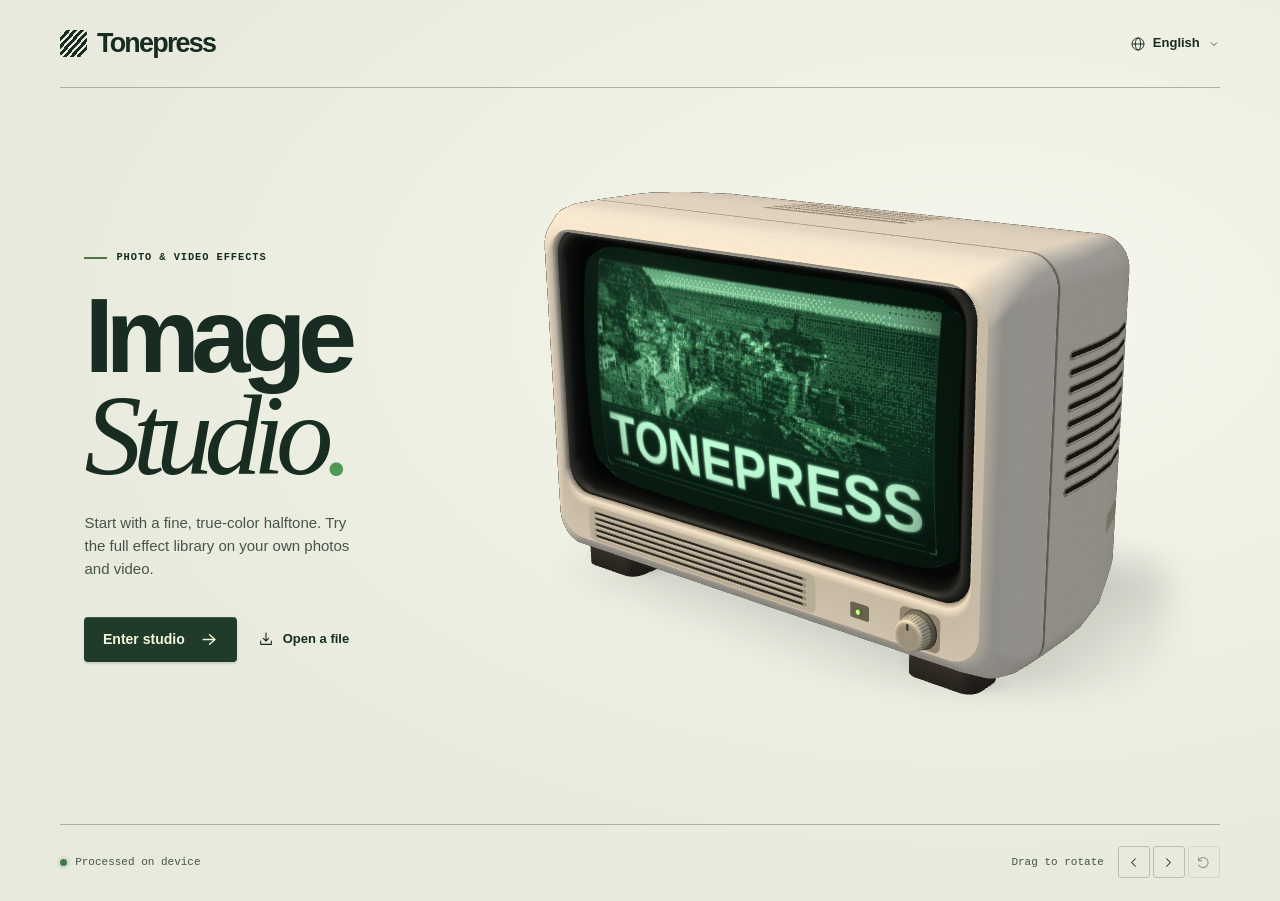
==== commit 3a381b9c: "Add 66 effects and a 74-effect Mosh-Pro collection for stills and video" ====
--- a/index.html
+++ b/index.html
@@ -6,6 +6,11 @@
 <meta name="theme-color" content="#e8eade">
 <script src="ui-i18n.js"></script>
 <script src="catalog-i18n.js"></script>
+<script src="mosh-motion-i18n.js"></script>
+<script src="mosh-space-i18n.js"></script>
+<script src="mosh-color-i18n.js"></script>
+<script src="mosh-layers-i18n.js"></script>
+<script src="mosh-person-i18n.js"></script>
 <script src="workspace-i18n.js"></script>
 <script src="locale.js"></script>
 <script src="screens.js"></script>
@@ -32,7 +37,7 @@
     <div class="cover-intro">
       <p class="cover-medium"><span class="cover-medium-line" aria-hidden="true"></span>照片 / 视频风格处理</p>
       <h1 id="cover-title"><span>影像</span><span>工作室<i aria-hidden="true">.</i></span></h1>
-      <p class="cover-description">从保留原色的细网点开始，在自己的素材上试试全部 65 种效果。</p>
+      <p class="cover-description">从保留原色的细网点开始，在自己的素材上试试全部效果。</p>
       <div class="cover-actions">
         <button id="enterStudio" type="button"><span>进入工作台</span><svg class="ic" aria-hidden="true"><use href="#i-arrow"/></svg></button>
         <button id="coverImport" type="button"><svg class="ic" aria-hidden="true"><use href="#i-import"/></svg><span>直接导入</span></button>
@@ -159,6 +164,7 @@
             <h1 id="activeLayerName">原色轻网</h1>
             <span id="activeLayerEnglish" lang="en">Halftone</span>
           </div>
+          <div id="motionCue" class="motion-cue" hidden><span></span> <a id="motionExample" target="_blank" rel="noopener" hidden>用示例视频试用 ↗</a></div>
           <div class="setting strength-setting">
             <div class="setting-head"><label for="strength">效果强度</label><output for="strength"><b id="strengthValue">22</b><span>%</span></output></div>
             <input id="strength" class="track" type="range" min="0" max="100" step="1" value="22" style="--fill:22%">
@@ -198,12 +204,13 @@
     <section id="effectsDialog" class="trial-dock" aria-labelledby="effectsHeading">
       <div class="dock-tools">
         <div class="dock-heading">
-          <h2 id="effectsHeading">效果库 <span id="effectCount">65 / 65</span></h2>
+          <h2 id="effectsHeading">效果库 <span id="effectCount">—</span></h2>
           <div class="catalog-mode" aria-label="应用方式">
             <button id="modeSolo" type="button" aria-pressed="true" title="替换当前选中的效果层">替换</button><button id="modeAdd" type="button" aria-pressed="false" title="叠加一层效果">叠加</button>
           </div>
         </div>
         <div class="catalog-tools">
+          <button id="moshCollection" type="button" aria-pressed="false">Mosh-Pro</button>
           <label class="search-field"><svg class="ic"><use href="#i-search"/></svg><input id="findEffect" type="search" aria-label="搜索效果" placeholder="搜索效果"></label>
           <select id="effectCategory" aria-label="效果分类"><option value="">全部分类</option></select>
           <label class="new-filter"><input type="checkbox" id="onlyNew"><span>仅看新增</span></label>
@@ -251,8 +258,15 @@
 <script src="kit-print.js"></script>
 <script src="kit-optics.js"></script>
 <script src="kit-tracking.js"></script>
+<script src="kit-mosh-motion.js"></script>
+<script src="kit-mosh-space.js"></script>
+<script src="kit-mosh-color.js"></script>
+<script src="kit-mosh-layers.js"></script>
+<script src="person-loader.js"></script>
+<script src="kit-mosh-person.js"></script>
 <script src="effects.js"></script>
 <script src="looks.js"></script>
+<script src="mosh-collection.js"></script>
 <script src="controls.js"></script>
 <script src="workspace.js"></script>
 <script src="export.js"></script>
--- a/terminal.css
+++ b/terminal.css
@@ -588,3 +588,9 @@
 @media (prefers-reduced-motion: reduce) {
   .shell *, #saveDialog * { transition: none !important; }
 }
+#moshCollection { color:var(--terminal-ink, #bbef92); white-space:nowrap; font:inherit; border:1px solid #587a43; background:#10170e; padding:4px 8px; border-radius:2px; }
+#moshCollection[aria-pressed=true] {color:#132209; background:#b4ed88; box-shadow:0 0 7px #8fb75c66;}
+.special-control.range-control input[type=range]{min-width:38px;width:100%;height:22px;padding:0;border:0;}
+.special-control.range-control output{min-width:3ch;text-align:right;font-variant-numeric:tabular-nums;}
+@media(max-width:860px){.catalog-tools{flex-wrap:wrap;} #moshCollection{min-height:28px;}}
+.motion-cue{margin:4px 0 8px;color:var(--terminal-phosphor,#bfec9d);font-size:12px;line-height:1.4;}
